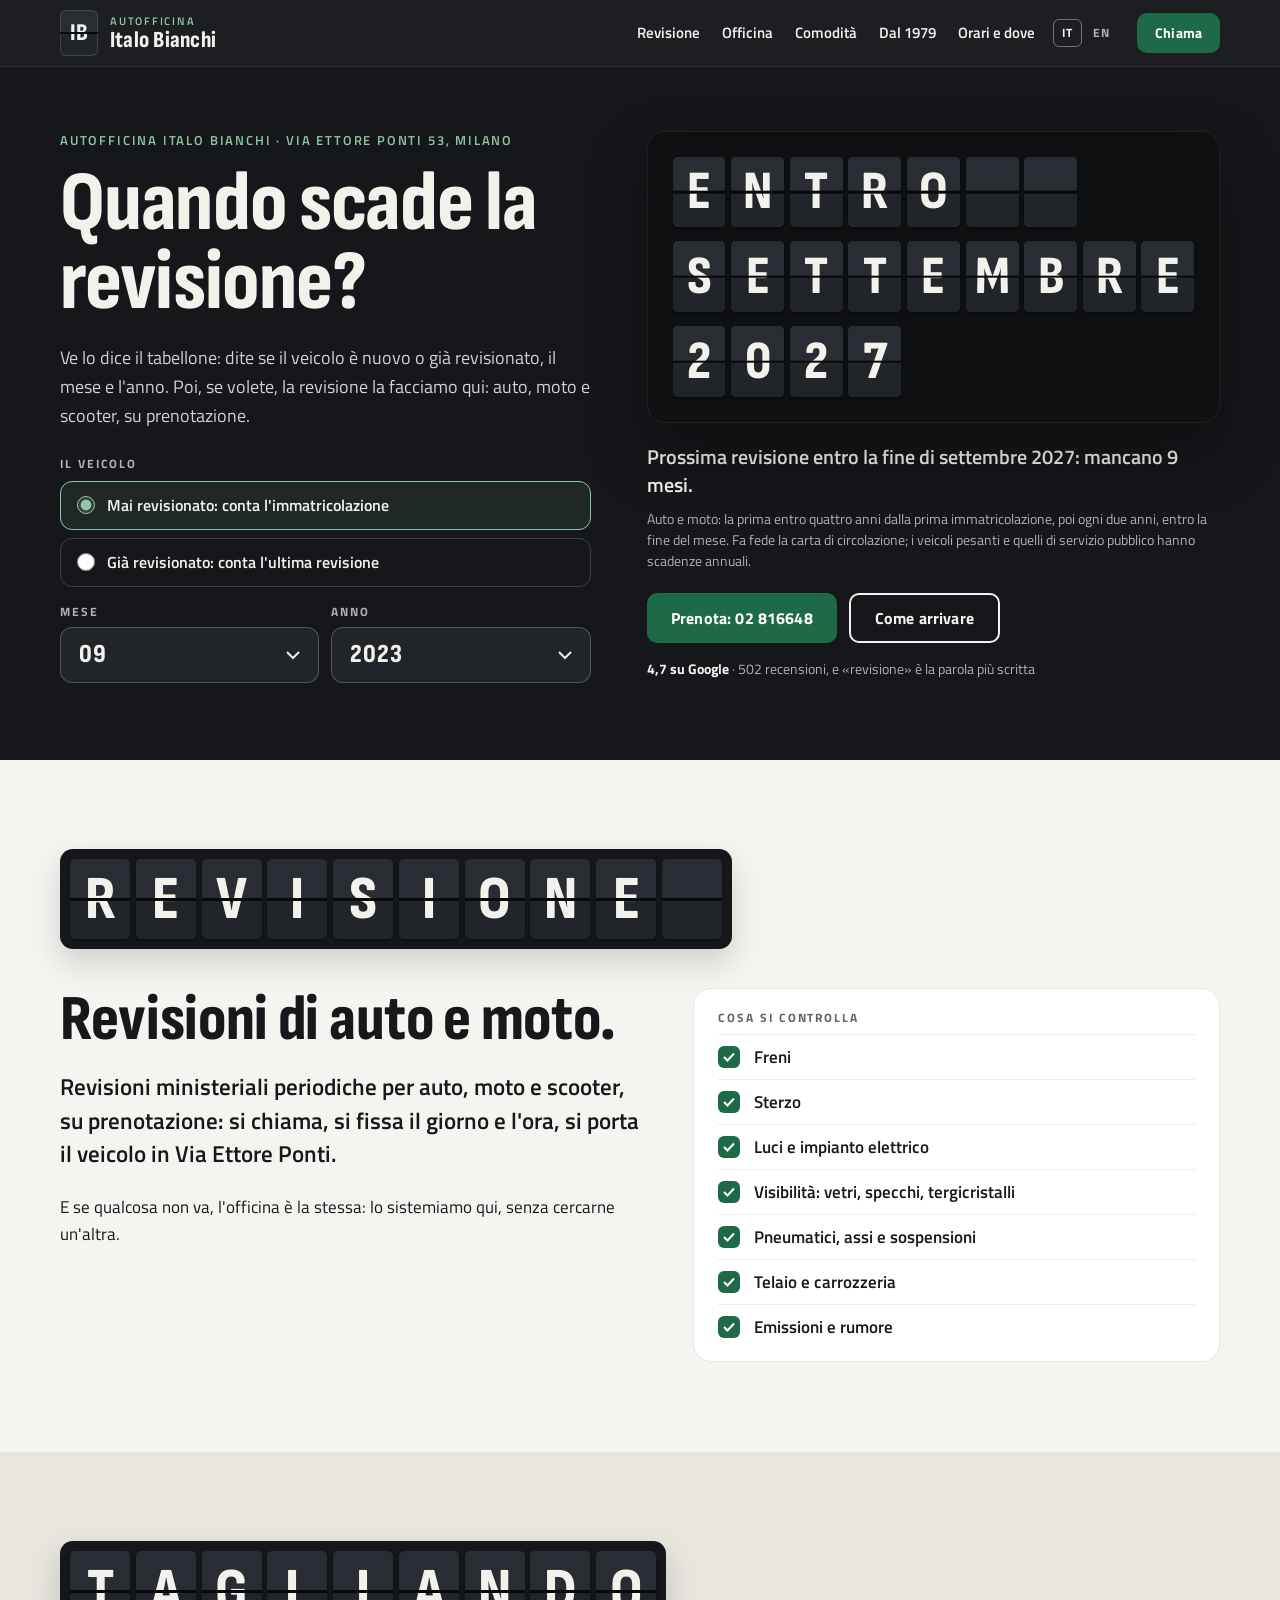
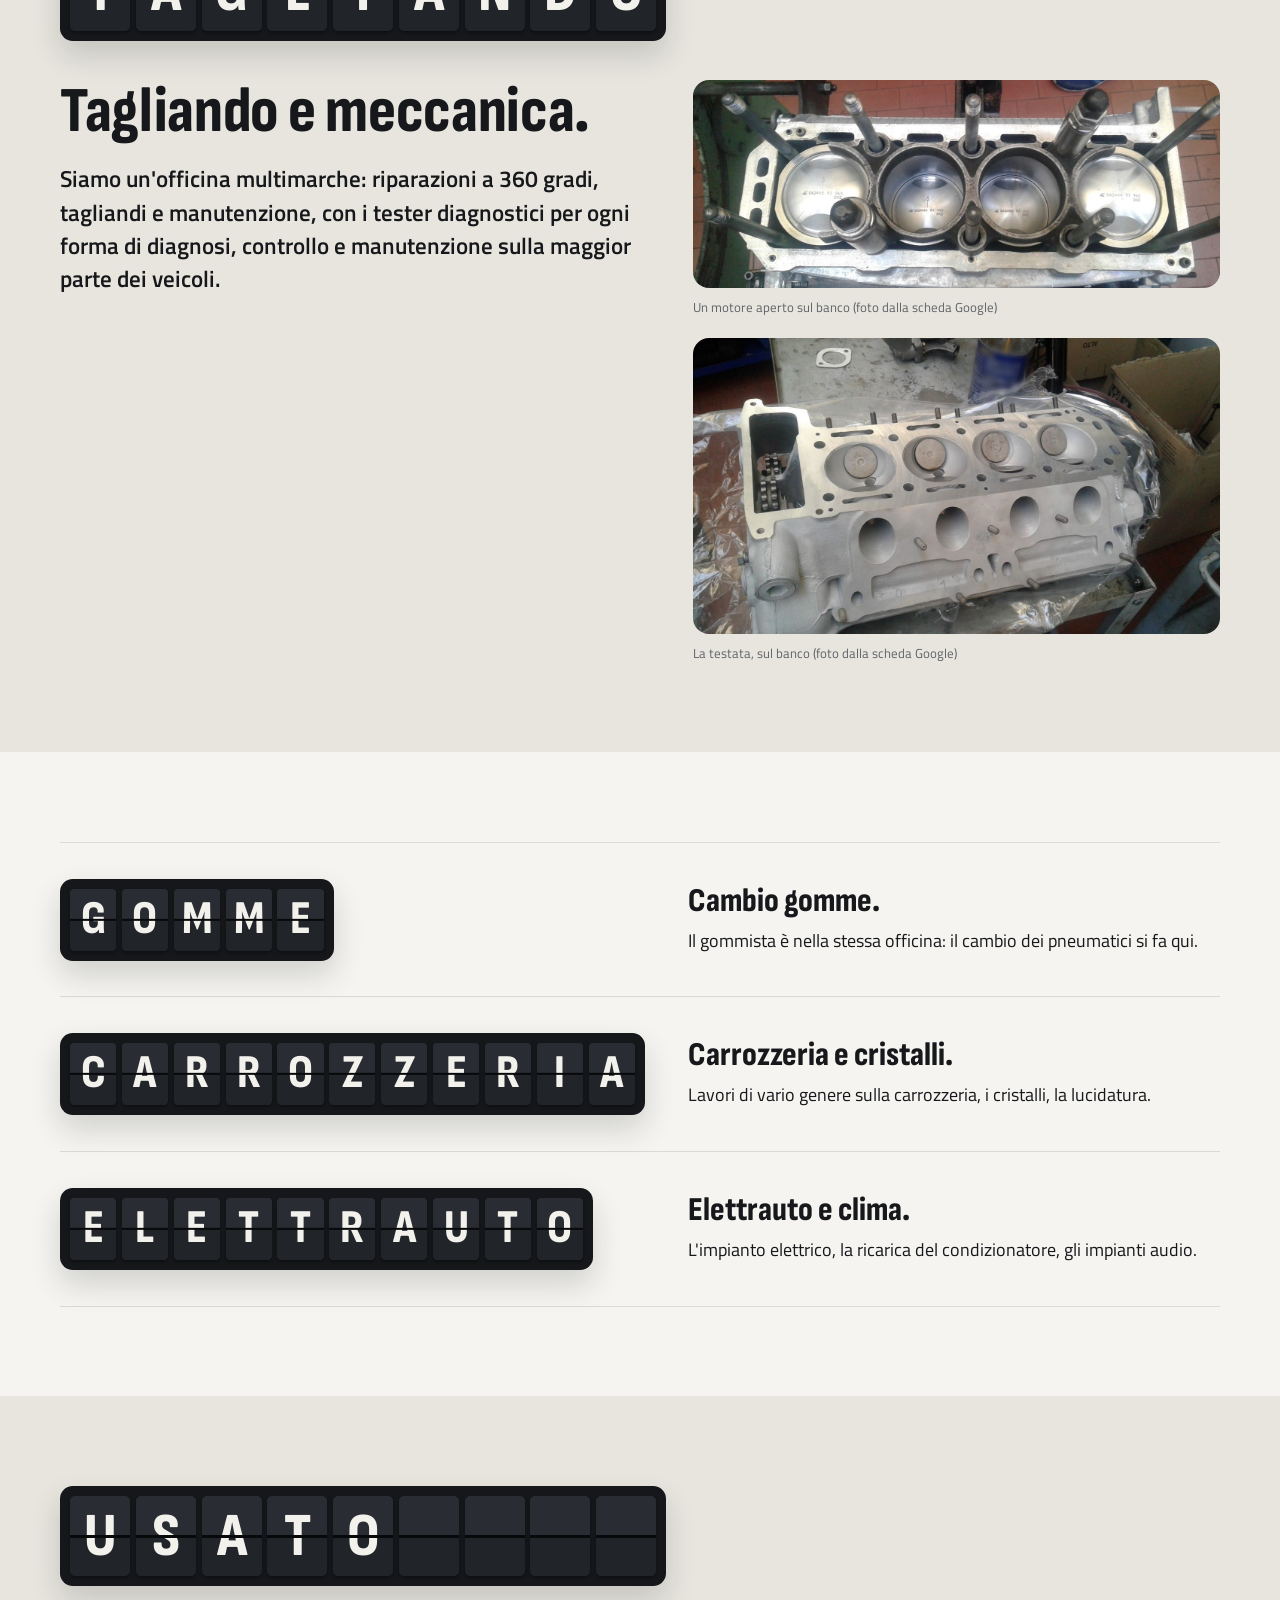
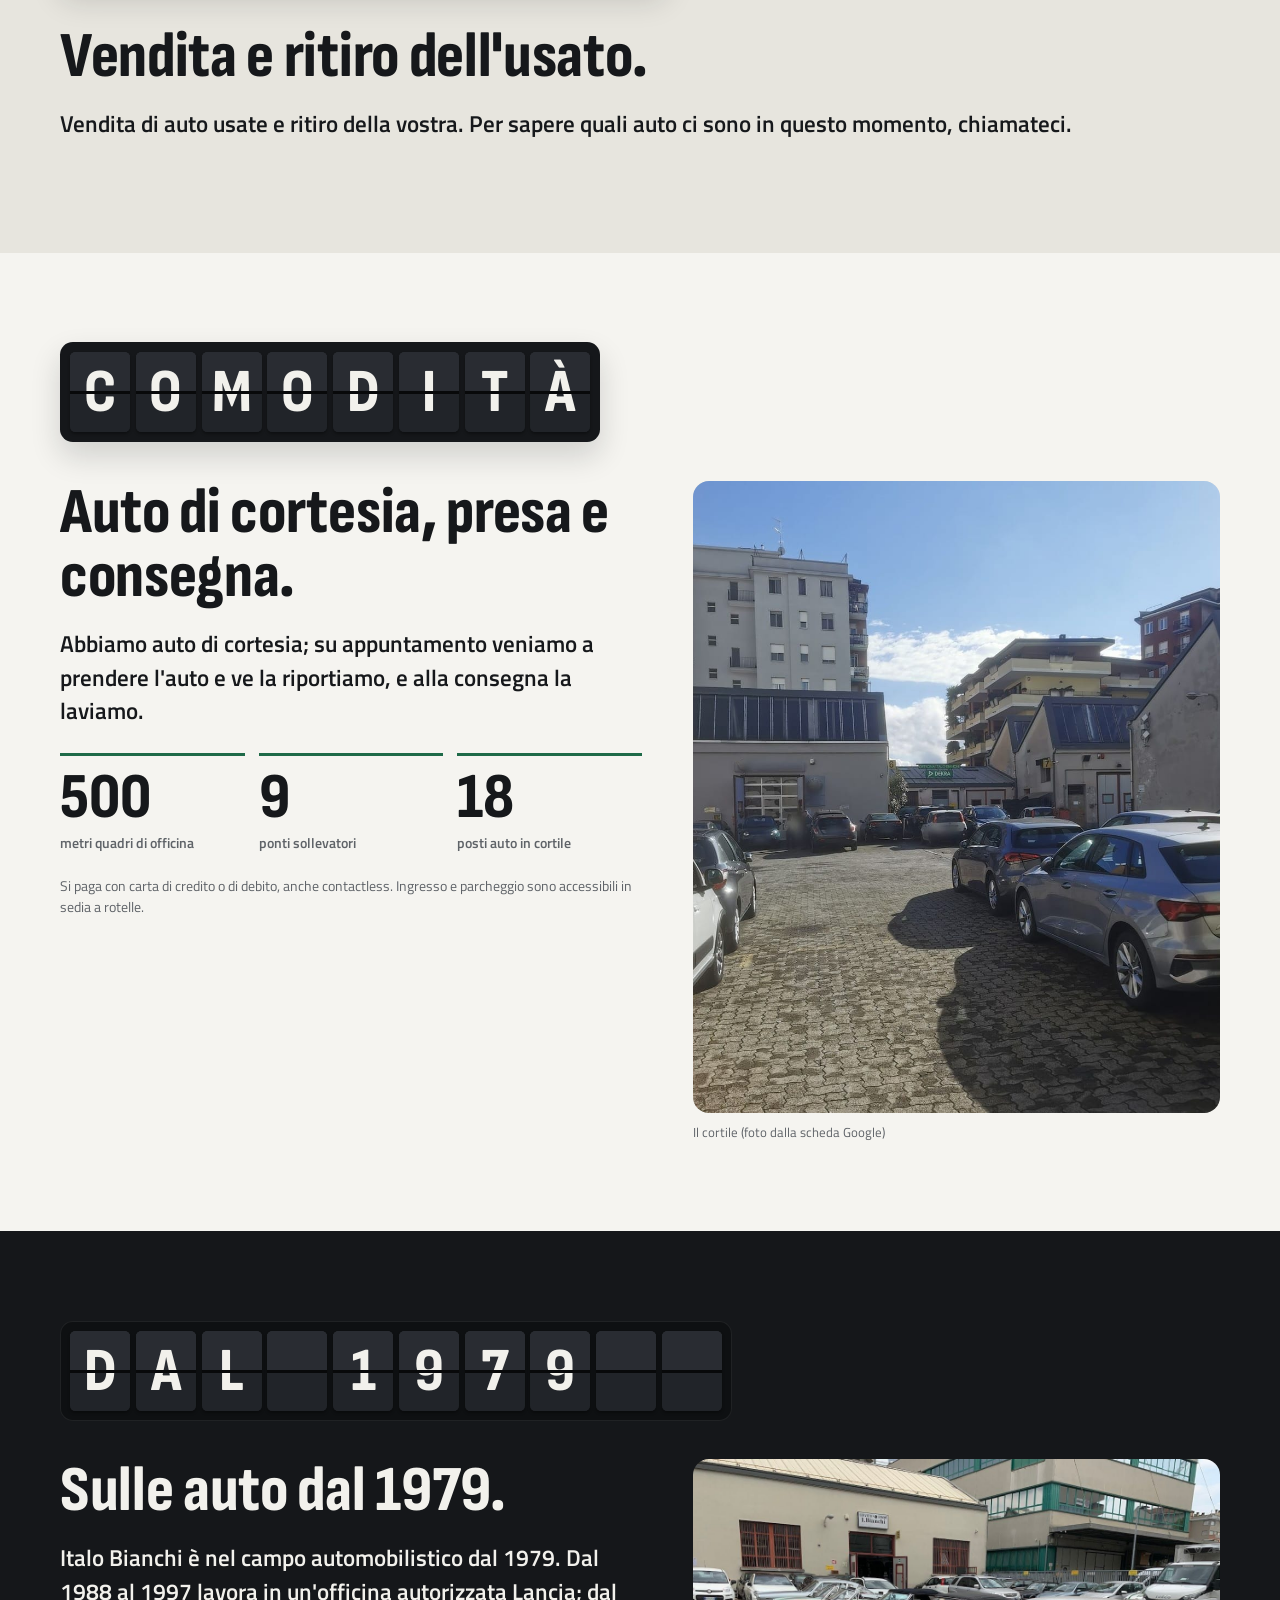
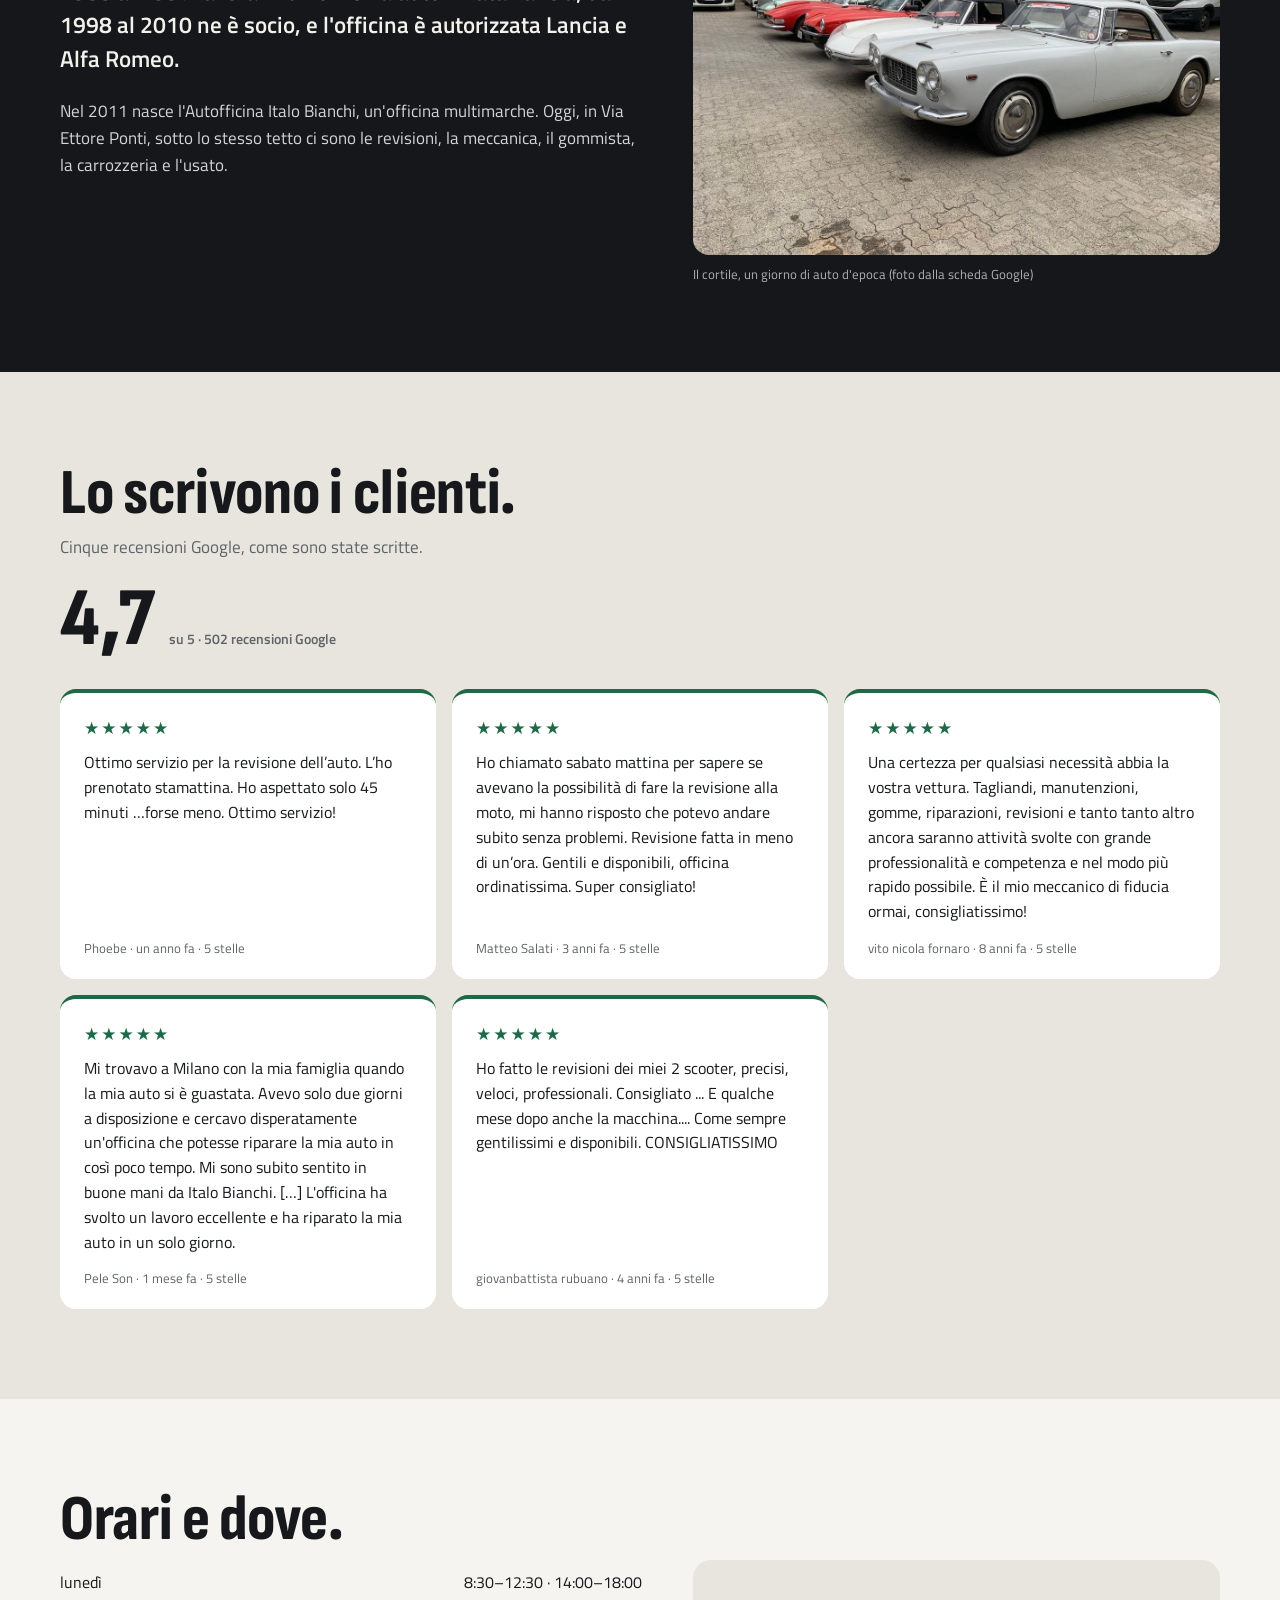
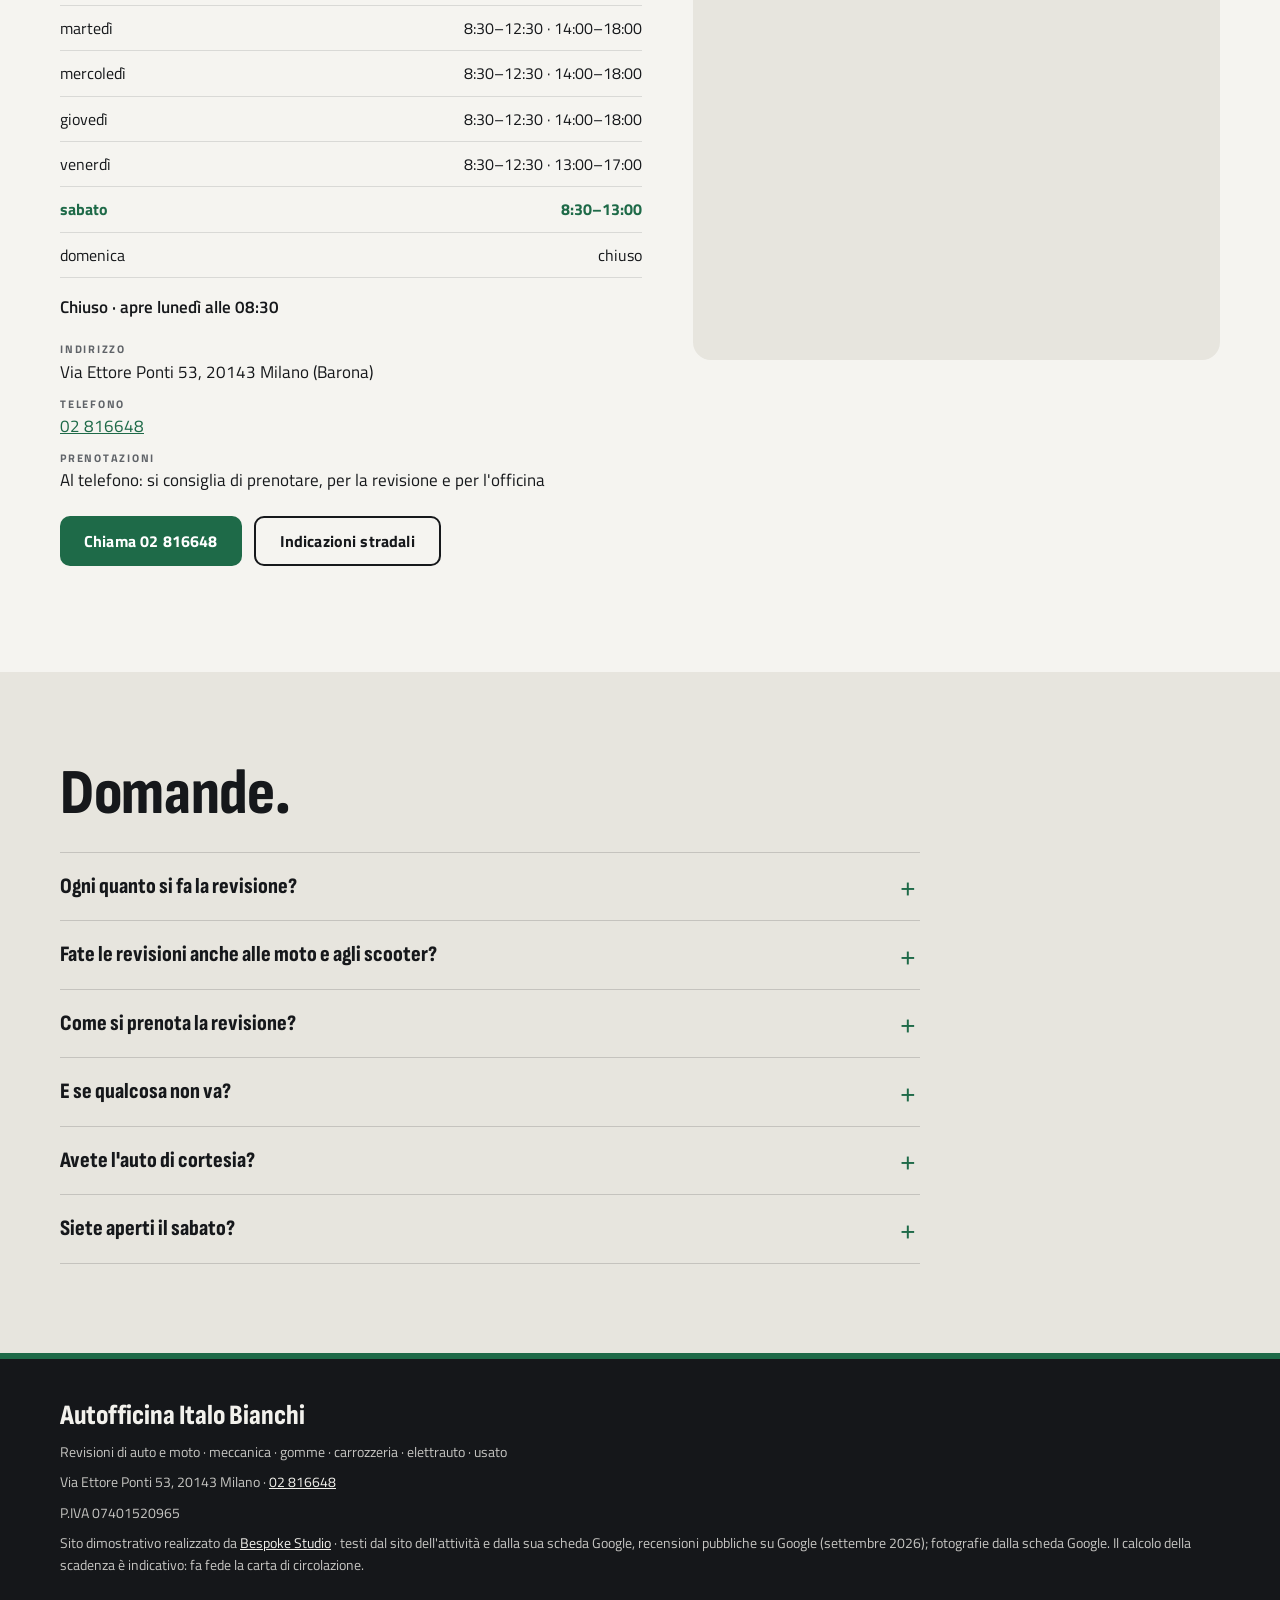
==== index.html @ 37c546d2 "Autofficina Italo Bianchi — «Quando scade la revisione?»: il calcolatore della scadenza e il tabello" ====
<!DOCTYPE html>
<html lang="it" class="no-js">
<head>
<meta charset="utf-8">
<meta name="viewport" content="width=device-width, initial-scale=1">
<title>Autofficina Italo Bianchi — Quando scade la revisione? · Via Ettore Ponti 53, Milano</title>
<meta name="description" content="Autofficina Italo Bianchi, Via Ettore Ponti 53, Milano (Barona): revisioni di auto e moto su prenotazione, tagliandi e meccanica, gomme, carrozzeria, elettrauto, usato. Calcolate qui quando scade la vostra revisione.">
<link rel="canonical" href="https://rotenzark.github.io/autofficina-italo-bianchi/">
<meta property="og:type" content="website">
<meta property="og:title" content="Autofficina Italo Bianchi — Quando scade la revisione?">
<meta property="og:description" content="Revisioni di auto e moto, meccanica, gomme e carrozzeria in Via Ettore Ponti 53, Milano. Calcolate la scadenza della vostra revisione.">
<meta property="og:image" content="https://rotenzark.github.io/autofficina-italo-bianchi/img/og.jpg">
<meta property="og:url" content="https://rotenzark.github.io/autofficina-italo-bianchi/">
<meta property="og:locale" content="it_IT">
<meta name="twitter:card" content="summary_large_image">
<meta name="theme-color" content="#15171A">
<link rel="icon" href="img/favicon.svg" type="image/svg+xml">
<link rel="icon" href="img/favicon-32.png" sizes="32x32" type="image/png">
<link rel="apple-touch-icon" href="img/apple-touch-icon.png">
<link rel="preconnect" href="https://fonts.googleapis.com">
<link rel="preconnect" href="https://fonts.gstatic.com" crossorigin>
<link href="https://fonts.googleapis.com/css2?family=Sofia+Sans+Condensed:wght@600;700;800&family=Titillium+Web:wght@400;600;700&display=swap" rel="stylesheet">
<link rel="stylesheet" href="css/styles.css?v=1">
<script src="https://cdn.jsdelivr.net/npm/gsap@3.12.5/dist/gsap.min.js" defer></script>
<script src="https://cdn.jsdelivr.net/npm/gsap@3.12.5/dist/ScrollTrigger.min.js" defer></script>
<script src="js/main.js?v=1" defer></script>
<script type="application/ld+json">
{"@context":"https://schema.org","@type":"AutoRepair","name":"Autofficina Italo Bianchi","image":"https://rotenzark.github.io/autofficina-italo-bianchi/img/og.jpg","url":"https://rotenzark.github.io/autofficina-italo-bianchi/","telephone":"+3902816648","foundingDate":"2011","address":{"@type":"PostalAddress","streetAddress":"Via Ettore Ponti 53","addressLocality":"Milano","postalCode":"20143","addressRegion":"MI","addressCountry":"IT"},"geo":{"@type":"GeoCoordinates","latitude":45.4412,"longitude":9.1521},"openingHoursSpecification":[{"@type":"OpeningHoursSpecification","dayOfWeek":["Monday","Tuesday","Wednesday","Thursday"],"opens":"08:30","closes":"12:30"},{"@type":"OpeningHoursSpecification","dayOfWeek":["Monday","Tuesday","Wednesday","Thursday"],"opens":"14:00","closes":"18:00"},{"@type":"OpeningHoursSpecification","dayOfWeek":"Friday","opens":"08:30","closes":"12:30"},{"@type":"OpeningHoursSpecification","dayOfWeek":"Friday","opens":"13:00","closes":"17:00"},{"@type":"OpeningHoursSpecification","dayOfWeek":"Saturday","opens":"08:30","closes":"13:00"}]}
</script>
<script type="application/ld+json">
{"@context":"https://schema.org","@type":"FAQPage","mainEntity":[{"@type":"Question","name":"Ogni quanto si fa la revisione?","acceptedAnswer":{"@type":"Answer","text":"Per auto e moto la prima entro quattro anni dalla prima immatricolazione, poi ogni due anni, entro la fine del mese di scadenza. Fa fede la carta di circolazione."}},{"@type":"Question","name":"Fate le revisioni anche alle moto e agli scooter?","acceptedAnswer":{"@type":"Answer","text":"Sì: auto, moto e scooter."}},{"@type":"Question","name":"Come si prenota la revisione?","acceptedAnswer":{"@type":"Answer","text":"Chiamateci allo 02 816648 e fissiamo insieme il giorno e l'ora."}},{"@type":"Question","name":"E se qualcosa non va?","acceptedAnswer":{"@type":"Answer","text":"Siamo anche un'officina: meccanica, gomme, luci, carrozzeria. Quello che serve lo sistemiamo qui."}},{"@type":"Question","name":"Avete l'auto di cortesia?","acceptedAnswer":{"@type":"Answer","text":"Sì, e su appuntamento facciamo anche la presa e la consegna dell'auto. Chiedetelo quando prenotate."}},{"@type":"Question","name":"Siete aperti il sabato?","acceptedAnswer":{"@type":"Answer","text":"Sì, il sabato dalle 8:30 alle 13. La domenica siamo chiusi."}}]}
</script>
</head>
<body>

<div id="intro" class="intro" aria-hidden="true">
  <div class="intro__in">
    <p class="intro__eti" data-i18n="i.eti">Autofficina Italo Bianchi · Via Ettore Ponti 53</p>
    <div class="tabellone tabellone--intro" id="introRiga" data-palette="REVISIONE" data-palette-en="INSPECTION"><span class="cella">R</span><span class="cella">E</span><span class="cella">V</span><span class="cella">I</span><span class="cella">S</span><span class="cella">I</span><span class="cella">O</span><span class="cella">N</span><span class="cella">E</span><span class="cella"></span></div>
  </div>
  <button id="introSkip" class="intro__skip" type="button" data-i18n="i.skip">Salta</button>
</div>

<header class="testata">
  <div class="testata__in">
    <a class="marchio" href="#scadenza" aria-label="Autofficina Italo Bianchi, torna all'inizio" data-i18n-aria="m.top">
      <span class="marchio__cella" aria-hidden="true">IB</span>
      <span class="marchio__n"><small data-i18n="m.sub">Autofficina</small><b>Italo Bianchi</b></span>
    </a>
    <nav id="mainNav" aria-label="Sezioni" data-i18n-aria="m.nav">
      <a href="#revisione" data-i18n="n.revisione">Revisione</a>
      <a href="#tagliando" data-i18n="n.officina">Officina</a>
      <a href="#comodita" data-i18n="n.comodita">Comodità</a>
      <a href="#storia" data-i18n="n.storia">Dal 1979</a>
      <a href="#orari" data-i18n="n.orari">Orari e dove</a>
    </nav>
    <div class="lingue" role="group" aria-label="Lingua" data-i18n-aria="m.lingua">
      <button type="button" data-lang="it" aria-pressed="true">IT</button>
      <button type="button" data-lang="en" aria-pressed="false">EN</button>
    </div>
    <a class="btn btn--verde testata__chiama" href="tel:+3902816648" data-i18n="n.chiama">Chiama</a>
    <button id="burger" type="button" aria-label="Apri il menu" aria-controls="drawer" aria-expanded="false" data-i18n-aria="n.menu"><span></span><span></span><span></span></button>
  </div>
  <div id="drawer" hidden>
    <a href="#revisione" data-i18n="n.revisione">Revisione</a>
    <a href="#tagliando" data-i18n="n.officina">Officina</a>
    <a href="#usato" data-i18n="n.usato">Usato</a>
    <a href="#comodita" data-i18n="n.comodita">Comodità</a>
    <a href="#storia" data-i18n="n.storia">Dal 1979</a>
    <a href="#recensioni" data-i18n="n.recensioni">Recensioni</a>
    <a href="#orari" data-i18n="n.orari">Orari e dove</a>
    <a href="#domande" data-i18n="n.domande">Domande</a>
  </div>
</header>

<main id="contenuto">

  <section id="scadenza" class="apertura">
    <div class="dentro apertura__in">
      <div class="apertura__testo">
        <p class="apertura__eti" data-i18n="h.eti">Autofficina Italo Bianchi · Via Ettore Ponti 53, Milano</p>
        <h1 class="apertura__t" data-i18n="h.t">Quando scade la revisione?</h1>
        <p class="apertura__p" data-i18n="h.p">Ve lo dice il tabellone: dite se il veicolo è nuovo o già revisionato, il mese e l'anno. Poi, se volete, la revisione la facciamo qui: auto, moto e scooter, su prenotazione.</p>
        <form class="calcolo" id="calcolo" autocomplete="off">
          <fieldset class="calcolo__gruppo">
            <legend data-i18n="h.leg1">Il veicolo</legend>
            <label class="scelta"><input type="radio" name="stato" value="nuovo" checked> <span data-i18n="h.nuovo">Mai revisionato: conta l'immatricolazione</span></label>
            <label class="scelta"><input type="radio" name="stato" value="revisionato"> <span data-i18n="h.revisionato">Già revisionato: conta l'ultima revisione</span></label>
          </fieldset>
          <div class="calcolo__data">
            <label class="campo"><span data-i18n="h.mese">Mese</span>
              <select id="calMese">
                <option value="1">01</option><option value="2">02</option><option value="3">03</option><option value="4">04</option><option value="5">05</option><option value="6">06</option><option value="7">07</option><option value="8">08</option><option value="9" selected>09</option><option value="10">10</option><option value="11">11</option><option value="12">12</option>
              </select>
            </label>
            <label class="campo"><span data-i18n="h.anno">Anno</span>
              <select id="calAnno">
                <option value="2026">2026</option><option value="2025">2025</option><option value="2024">2024</option><option value="2023" selected>2023</option><option value="2022">2022</option><option value="2021">2021</option><option value="2020">2020</option><option value="2019">2019</option><option value="2018">2018</option><option value="2017">2017</option><option value="2016">2016</option><option value="2015">2015</option><option value="2014">2014</option><option value="2013">2013</option><option value="2012">2012</option>
              </select>
            </label>
          </div>
        </form>
      </div>
      <div class="apertura__tabellone">
        <div class="pannello" id="calEsito" aria-hidden="true">
          <div class="tabellone tabellone--etichetta" id="calTesta"><span class="cella">E</span><span class="cella">N</span><span class="cella">T</span><span class="cella">R</span><span class="cella">O</span><span class="cella"></span><span class="cella"></span></div>
          <div class="tabellone tabellone--mese" id="calMeseOut"><span class="cella">S</span><span class="cella">E</span><span class="cella">T</span><span class="cella">T</span><span class="cella">E</span><span class="cella">M</span><span class="cella">B</span><span class="cella">R</span><span class="cella">E</span></div>
          <div class="tabellone tabellone--anno" id="calAnnoOut"><span class="cella">2</span><span class="cella">0</span><span class="cella">2</span><span class="cella">7</span></div>
        </div>
        <p class="calcolo__esito" id="calNota" aria-live="polite">Prossima revisione entro la fine di settembre 2027.</p>
        <p class="calcolo__regola" data-i18n="h.regola">Auto e moto: la prima entro quattro anni dalla prima immatricolazione, poi ogni due anni, entro la fine del mese. Fa fede la carta di circolazione; i veicoli pesanti e quelli di servizio pubblico hanno scadenze annuali.</p>
        <div class="azioni">
          <a class="btn btn--verde" href="tel:+3902816648" data-i18n="h.chiama">Prenota: 02&nbsp;816648</a>
          <a class="btn btn--linea" href="https://www.google.com/maps/search/?api=1&amp;query=Autofficina+Italo+Bianchi+Via+Ettore+Ponti+53+Milano" target="_blank" rel="noopener" data-i18n="h.dove">Come arrivare</a>
        </div>
        <p class="apertura__voto" data-i18n="h.voto"><b>4,7 su Google</b> · 502 recensioni, e «revisione» è la parola più scritta</p>
      </div>
    </div>
  </section>

  <section id="revisione" class="sezione">
    <div class="dentro">
      <div class="riga" data-palette="REVISIONE" data-palette-en="INSPECTION" aria-hidden="true"><div class="tabellone"><span class="cella">R</span><span class="cella">E</span><span class="cella">V</span><span class="cella">I</span><span class="cella">S</span><span class="cella">I</span><span class="cella">O</span><span class="cella">N</span><span class="cella">E</span><span class="cella"></span></div></div>
      <div class="due">
        <div>
          <h2 class="titolo reveal" data-i18n="rv.t">Revisioni di auto e moto.</h2>
          <p class="grande reveal" data-i18n="rv.p1">Revisioni ministeriali periodiche per auto, moto e scooter, su prenotazione: si chiama, si fissa il giorno e l'ora, si porta il veicolo in Via Ettore Ponti.</p>
          <p class="reveal" data-i18n="rv.p2">E se qualcosa non va, l'officina è la stessa: lo sistemiamo qui, senza cercarne un'altra.</p>
        </div>
        <div class="controlli reveal">
          <p class="controlli__t" data-i18n="rv.ct">Cosa si controlla</p>
          <ul>
            <li data-i18n="rv.c1">Freni</li>
            <li data-i18n="rv.c2">Sterzo</li>
            <li data-i18n="rv.c3">Luci e impianto elettrico</li>
            <li data-i18n="rv.c4">Visibilità: vetri, specchi, tergicristalli</li>
            <li data-i18n="rv.c5">Pneumatici, assi e sospensioni</li>
            <li data-i18n="rv.c6">Telaio e carrozzeria</li>
            <li data-i18n="rv.c7">Emissioni e rumore</li>
          </ul>
        </div>
      </div>
    </div>
  </section>

  <section id="tagliando" class="sezione sezione--carta">
    <div class="dentro">
      <div class="riga" data-palette="TAGLIANDO" data-palette-en="SERVICING" aria-hidden="true"><div class="tabellone"><span class="cella">T</span><span class="cella">A</span><span class="cella">G</span><span class="cella">L</span><span class="cella">I</span><span class="cella">A</span><span class="cella">N</span><span class="cella">D</span><span class="cella">O</span></div></div>
      <div class="due">
        <div>
          <h2 class="titolo reveal" data-i18n="tg.t">Tagliando e meccanica.</h2>
          <p class="grande reveal" data-i18n="tg.p1">Siamo un'officina multimarche: riparazioni a 360 gradi, tagliandi e manutenzione, con i tester diagnostici per ogni forma di diagnosi, controllo e manutenzione sulla maggior parte dei veicoli.</p>
        </div>
        <div class="foto-pila">
          <figure class="foto reveal">
            <button class="shot" type="button" data-full="img/pistoni.jpg" aria-label="Ingrandisci la foto dei pistoni" data-i18n-aria="tg.zoom"><img src="img/pistoni.jpg" alt="I quattro pistoni di un blocco motore aperto sul banco di lavoro" data-i18n-alt="tg.alt" width="1400" height="551"></button>
            <figcaption data-i18n="tg.fig">Un motore aperto sul banco (foto dalla scheda Google)</figcaption>
          </figure>
          <figure class="foto reveal">
            <button class="shot" type="button" data-full="img/testata.jpg" aria-label="Ingrandisci la foto della testata" data-i18n-aria="tg.zoom2"><img src="img/testata.jpg" alt="Una testata aperta sul banco, con le sedi delle valvole, avvolta nella plastica" data-i18n-alt="tg.alt2" width="1400" height="788"></button>
            <figcaption data-i18n="tg.fig2">La testata, sul banco (foto dalla scheda Google)</figcaption>
          </figure>
        </div>
      </div>
    </div>
  </section>

  <section id="servizi" class="sezione">
    <div class="dentro">
      <ul class="partenze">
        <li class="partenza">
          <div class="riga" data-palette="GOMME" data-palette-en="TYRES" aria-hidden="true"><div class="tabellone"><span class="cella">G</span><span class="cella">O</span><span class="cella">M</span><span class="cella">M</span><span class="cella">E</span></div></div>
          <div class="partenza__testo">
            <h2 class="titolo-piccolo reveal" data-i18n="gm.t">Cambio gomme.</h2>
            <p class="reveal" data-i18n="gm.p">Il gommista è nella stessa officina: il cambio dei pneumatici si fa qui.</p>
          </div>
        </li>
        <li class="partenza">
          <div class="riga" data-palette="CARROZZERIA" data-palette-en="BODYWORK" aria-hidden="true"><div class="tabellone"><span class="cella">C</span><span class="cella">A</span><span class="cella">R</span><span class="cella">R</span><span class="cella">O</span><span class="cella">Z</span><span class="cella">Z</span><span class="cella">E</span><span class="cella">R</span><span class="cella">I</span><span class="cella">A</span></div></div>
          <div class="partenza__testo">
            <h2 class="titolo-piccolo reveal" data-i18n="cr.t">Carrozzeria e cristalli.</h2>
            <p class="reveal" data-i18n="cr.p">Lavori di vario genere sulla carrozzeria, i cristalli, la lucidatura.</p>
          </div>
        </li>
        <li class="partenza">
          <div class="riga" data-palette="ELETTRAUTO" data-palette-en="ELECTRICS" aria-hidden="true"><div class="tabellone"><span class="cella">E</span><span class="cella">L</span><span class="cella">E</span><span class="cella">T</span><span class="cella">T</span><span class="cella">R</span><span class="cella">A</span><span class="cella">U</span><span class="cella">T</span><span class="cella">O</span></div></div>
          <div class="partenza__testo">
            <h2 class="titolo-piccolo reveal" data-i18n="el.t">Elettrauto e clima.</h2>
            <p class="reveal" data-i18n="el.p">L'impianto elettrico, la ricarica del condizionatore, gli impianti audio.</p>
          </div>
        </li>
      </ul>
    </div>
  </section>

  <section id="usato" class="sezione sezione--carta">
    <div class="dentro">
      <div class="riga" data-palette="USATO" data-palette-en="USED CARS" aria-hidden="true"><div class="tabellone"><span class="cella">U</span><span class="cella">S</span><span class="cella">A</span><span class="cella">T</span><span class="cella">O</span><span class="cella"></span><span class="cella"></span><span class="cella"></span><span class="cella"></span></div></div>
      <h2 class="titolo reveal" data-i18n="us.t">Vendita e ritiro dell'usato.</h2>
      <p class="grande reveal" data-i18n="us.p">Vendita di auto usate e ritiro della vostra. Per sapere quali auto ci sono in questo momento, chiamateci.</p>
    </div>
  </section>

  <section id="comodita" class="sezione">
    <div class="dentro">
      <div class="riga" data-palette="COMODITÀ" data-palette-en="COMFORT" aria-hidden="true"><div class="tabellone"><span class="cella">C</span><span class="cella">O</span><span class="cella">M</span><span class="cella">O</span><span class="cella">D</span><span class="cella">I</span><span class="cella">T</span><span class="cella">À</span></div></div>
      <div class="due">
        <div>
          <h2 class="titolo reveal" data-i18n="cm.t">Auto di cortesia, presa e consegna.</h2>
          <p class="grande reveal" data-i18n="cm.p1">Abbiamo auto di cortesia; su appuntamento veniamo a prendere l'auto e ve la riportiamo, e alla consegna la laviamo.</p>
          <ul class="numeri reveal">
            <li><b>500</b><span data-i18n="cm.n1">metri quadri di officina</span></li>
            <li><b>9</b><span data-i18n="cm.n2">ponti sollevatori</span></li>
            <li><b>18</b><span data-i18n="cm.n3">posti auto in cortile</span></li>
          </ul>
          <p class="nota reveal" data-i18n="cm.p2">Si paga con carta di credito o di debito, anche contactless. Ingresso e parcheggio sono accessibili in sedia a rotelle.</p>
        </div>
        <figure class="foto foto--alta reveal">
          <button class="shot" type="button" data-full="img/cortile.jpg" aria-label="Ingrandisci la foto del cortile" data-i18n-aria="cm.zoom"><img src="img/cortile.jpg" alt="Il cortile dell'officina con le auto in fila e l'insegna verde DEKRA in fondo" data-i18n-alt="cm.alt" width="1000" height="1156"></button>
          <figcaption data-i18n="cm.fig">Il cortile (foto dalla scheda Google)</figcaption>
        </figure>
      </div>
    </div>
  </section>

  <section id="storia" class="sezione sezione--nera">
    <div class="dentro">
      <div class="riga" data-palette="DAL 1979" data-palette-en="SINCE 1979" aria-hidden="true"><div class="tabellone"><span class="cella">D</span><span class="cella">A</span><span class="cella">L</span><span class="cella"></span><span class="cella">1</span><span class="cella">9</span><span class="cella">7</span><span class="cella">9</span><span class="cella"></span><span class="cella"></span></div></div>
      <div class="due">
        <div>
          <h2 class="titolo reveal" data-i18n="st.t">Sulle auto dal 1979.</h2>
          <p class="grande reveal" data-i18n="st.p1">Italo Bianchi è nel campo automobilistico dal 1979. Dal 1988 al 1997 lavora in un'officina autorizzata Lancia; dal 1998 al 2010 ne è socio, e l'officina è autorizzata Lancia e Alfa Romeo.</p>
          <p class="reveal" data-i18n="st.p2">Nel 2011 nasce l'Autofficina Italo Bianchi, un'officina multimarche. Oggi, in Via Ettore Ponti, sotto lo stesso tetto ci sono le revisioni, la meccanica, il gommista, la carrozzeria e l'usato.</p>
        </div>
        <figure class="foto reveal">
          <button class="shot" type="button" data-full="img/epoca.jpg" aria-label="Ingrandisci la foto delle auto d'epoca" data-i18n-aria="st.zoom"><img src="img/epoca.jpg" alt="Una fila di auto d'epoca nel cortile: una coupé bianca e due spider rosse davanti all'officina" data-i18n-alt="st.alt" width="1170" height="878"></button>
          <figcaption data-i18n="st.fig">Il cortile, un giorno di auto d'epoca (foto dalla scheda Google)</figcaption>
        </figure>
      </div>
    </div>
  </section>

  <section id="recensioni" class="sezione sezione--carta sezione--semplice">
    <div class="dentro">
      <h2 class="titolo" data-i18n="rc.t">Lo scrivono i clienti.</h2>
      <p class="sotto" data-i18n="rc.p">Cinque recensioni Google, come sono state scritte.</p>
      <div class="voto"><strong>4,7</strong><span data-i18n="rc.voto">su 5 · 502 recensioni Google</span></div>
      <ul class="recensioni">
        <li class="rec reveal reveal-d1"><div class="rec__stelle" aria-label="5 stelle" data-i18n-aria="rc.s5">★★★★★</div><p data-i18n="rc.1">Ottimo servizio per la revisione dell’auto. L’ho prenotato stamattina. Ho aspettato solo 45 minuti …forse meno. Ottimo servizio!</p><footer data-i18n="rc.f1">Phoebe · un anno fa · 5 stelle</footer></li>
        <li class="rec reveal reveal-d2"><div class="rec__stelle" aria-label="5 stelle" data-i18n-aria="rc.s5">★★★★★</div><p data-i18n="rc.2">Ho chiamato sabato mattina per sapere se avevano la possibilità di fare la revisione alla moto, mi hanno risposto che potevo andare subito senza problemi. Revisione fatta in meno di un’ora. Gentili e disponibili, officina ordinatissima. Super consigliato!</p><footer data-i18n="rc.f2">Matteo Salati · 3 anni fa · 5 stelle</footer></li>
        <li class="rec reveal reveal-d3"><div class="rec__stelle" aria-label="5 stelle" data-i18n-aria="rc.s5">★★★★★</div><p data-i18n="rc.3">Una certezza per qualsiasi necessità abbia la vostra vettura. Tagliandi, manutenzioni, gomme, riparazioni, revisioni e tanto tanto altro ancora saranno attività svolte con grande professionalità e competenza e nel modo più rapido possibile. È il mio meccanico di fiducia ormai, consigliatissimo!</p><footer data-i18n="rc.f3">vito nicola fornaro · 8 anni fa · 5 stelle</footer></li>
        <li class="rec reveal reveal-d1"><div class="rec__stelle" aria-label="5 stelle" data-i18n-aria="rc.s5">★★★★★</div><p data-i18n="rc.4">Mi trovavo a Milano con la mia famiglia quando la mia auto si è guastata. Avevo solo due giorni a disposizione e cercavo disperatamente un'officina che potesse riparare la mia auto in così poco tempo. Mi sono subito sentito in buone mani da Italo Bianchi. […] L'officina ha svolto un lavoro eccellente e ha riparato la mia auto in un solo giorno.</p><footer data-i18n="rc.f4">Pele Son · 1 mese fa · 5 stelle</footer></li>
        <li class="rec reveal reveal-d2"><div class="rec__stelle" aria-label="5 stelle" data-i18n-aria="rc.s5">★★★★★</div><p data-i18n="rc.5">Ho fatto le revisioni dei miei 2 scooter, precisi, veloci, professionali. Consigliato ... E qualche mese dopo anche la macchina.... Come sempre gentilissimi e disponibili. CONSIGLIATISSIMO</p><footer data-i18n="rc.f5">giovanbattista rubuano · 4 anni fa · 5 stelle</footer></li>
      </ul>
    </div>
  </section>

  <section id="orari" class="sezione sezione--semplice orari">
    <div class="dentro">
      <h2 class="titolo" data-i18n="or.t">Orari e dove.</h2>
      <div class="due">
        <div>
          <table>
            <tbody>
              <tr data-day="1"><td data-i18n="or.lun">lunedì</td><td>8:30–12:30 · 14:00–18:00</td></tr>
              <tr data-day="2"><td data-i18n="or.mar">martedì</td><td>8:30–12:30 · 14:00–18:00</td></tr>
              <tr data-day="3"><td data-i18n="or.mer">mercoledì</td><td>8:30–12:30 · 14:00–18:00</td></tr>
              <tr data-day="4"><td data-i18n="or.gio">giovedì</td><td>8:30–12:30 · 14:00–18:00</td></tr>
              <tr data-day="5"><td data-i18n="or.ven">venerdì</td><td>8:30–12:30 · 13:00–17:00</td></tr>
              <tr data-day="6"><td data-i18n="or.sab">sabato</td><td>8:30–13:00</td></tr>
              <tr data-day="0"><td data-i18n="or.dom">domenica</td><td data-i18n="or.chiuso">chiuso</td></tr>
            </tbody>
          </table>
          <p class="avviso"><span id="orarioStato">Lunedì–sabato, su prenotazione</span></p>
          <dl class="contatti">
            <div><dt data-i18n="or.ind">Indirizzo</dt><dd data-i18n="or.indv">Via Ettore Ponti 53, 20143 Milano (Barona)</dd></div>
            <div><dt data-i18n="or.tel">Telefono</dt><dd><a href="tel:+3902816648">02&nbsp;816648</a></dd></div>
            <div><dt data-i18n="or.pren">Prenotazioni</dt><dd data-i18n="or.prenv">Al telefono: si consiglia di prenotare, per la revisione e per l'officina</dd></div>
          </dl>
          <div class="azioni">
            <a class="btn btn--verde" href="tel:+3902816648" data-i18n="or.chiama">Chiama 02&nbsp;816648</a>
            <a class="btn btn--linea" href="https://www.google.com/maps/search/?api=1&amp;query=Autofficina+Italo+Bianchi+Via+Ettore+Ponti+53+Milano" target="_blank" rel="noopener" data-i18n="or.btn">Indicazioni stradali</a>
          </div>
        </div>
        <div class="mappa">
          <iframe src="https://www.google.com/maps?q=Autofficina+Italo+Bianchi,+Via+Ettore+Ponti+53,+20143+Milano&amp;z=16&amp;output=embed" title="Mappa: Autofficina Italo Bianchi, Via Ettore Ponti 53, Milano" loading="lazy" referrerpolicy="no-referrer-when-downgrade" allowfullscreen data-i18n-title="or.mappa"></iframe>
        </div>
      </div>
    </div>
  </section>

  <section id="domande" class="sezione sezione--carta sezione--semplice">
    <div class="dentro">
      <h2 class="titolo" data-i18n="q.t">Domande.</h2>
      <div class="faq">
        <details class="reveal reveal-d1"><summary data-i18n="q.1t">Ogni quanto si fa la revisione?</summary><p data-i18n="q.1p">Per auto e moto la prima entro quattro anni dalla prima immatricolazione, poi ogni due anni, entro la fine del mese di scadenza. Fa fede la carta di circolazione.</p></details>
        <details class="reveal reveal-d2"><summary data-i18n="q.2t">Fate le revisioni anche alle moto e agli scooter?</summary><p data-i18n="q.2p">Sì: auto, moto e scooter.</p></details>
        <details class="reveal reveal-d3"><summary data-i18n="q.3t">Come si prenota la revisione?</summary><p data-i18n="q.3p">Chiamateci allo 02&nbsp;816648 e fissiamo insieme il giorno e l'ora.</p></details>
        <details class="reveal reveal-d1"><summary data-i18n="q.4t">E se qualcosa non va?</summary><p data-i18n="q.4p">Siamo anche un'officina: meccanica, gomme, luci, carrozzeria. Quello che serve lo sistemiamo qui.</p></details>
        <details class="reveal reveal-d2"><summary data-i18n="q.5t">Avete l'auto di cortesia?</summary><p data-i18n="q.5p">Sì, e su appuntamento facciamo anche la presa e la consegna dell'auto. Chiedetelo quando prenotate.</p></details>
        <details class="reveal reveal-d3"><summary data-i18n="q.6t">Siete aperti il sabato?</summary><p data-i18n="q.6p">Sì, il sabato dalle 8:30 alle 13. La domenica siamo chiusi.</p></details>
      </div>
    </div>
  </section>

</main>

<footer class="piede">
  <div class="dentro piede__dentro">
    <p class="piede__n">Autofficina Italo Bianchi</p>
    <p data-i18n="p.1">Revisioni di auto e moto · meccanica · gomme · carrozzeria · elettrauto · usato</p>
    <p>Via Ettore Ponti 53, 20143 Milano · <a href="tel:+3902816648">02&nbsp;816648</a></p>
    <p>P.IVA 07401520965</p>
    <p data-i18n="p.3">Sito dimostrativo realizzato da <a href="https://bespokestud.io" rel="noopener">Bespoke Studio</a> · testi dal sito dell'attività e dalla sua scheda Google, recensioni pubbliche su Google (settembre 2026); fotografie dalla scheda Google. Il calcolo della scadenza è indicativo: fa fede la carta di circolazione.</p>
  </div>
</footer>

<nav id="actionBar" class="barra" aria-label="Azioni rapide" data-i18n-aria="a.nav">
  <a href="tel:+3902816648" data-i18n="a.chiama">Chiama</a>
  <a href="#scadenza" data-i18n="a.scadenza">Scadenza</a>
  <a href="#orari" data-i18n="a.orari">Orari</a>
  <a href="https://www.google.com/maps/search/?api=1&amp;query=Autofficina+Italo+Bianchi+Via+Ettore+Ponti+53+Milano" target="_blank" rel="noopener" data-i18n="a.mappa">Mappa</a>
</nav>

<div id="lightbox" hidden role="dialog" aria-modal="true" aria-label="Foto ingrandita" data-i18n-aria="m.lightbox">
  <button id="lightboxClose" type="button" aria-label="Chiudi" data-i18n-aria="m.chiudi">×</button>
  <img id="lightboxImg" src="" alt="">
</div>

</body>
</html>
---- css/styles.css ----
/* Autofficina Italo Bianchi (#201) — «Quando scade la revisione?»
   La revisione è la parola che ritorna di più nelle loro recensioni: il sito risponde alla domanda con un calcolatore,
   e la risposta compare su un tabellone a palette, come quello delle stazioni. Ogni sezione si apre con una riga del tabellone.
   Firma: le palette che girano in ordine d'alfabeto finché ogni cella si ferma sulla sua lettera.
   Font: Sofia Sans Condensed (tabellone e titoli) · Titillium Web (testo). Colori: il nero del tabellone, il verde del loro cancello. */

/* ── plumbing: reset tecnico canonico (PLUMBING_V 1) ── */
[hidden] { display: none !important; }
img { max-width: 100%; height: auto; }
@media (prefers-reduced-motion: reduce) {
  *, *::before, *::after { animation-duration: .01ms !important; animation-iteration-count: 1 !important; transition-duration: .01ms !important; scroll-behavior: auto !important; }
}

:root {
  --nero: #15171A;
  --nero-2: #0E1012;
  --cella-su: #292C32;
  --cella-giu: #212429;
  --lettera: #F2F1EC;
  --cerniera: #08090A;
  --verde: #1E6A48;
  --verde-2: #16543A;
  --verde-chiaro: #8FC7A6;
  --carta: #F5F4F0;
  --carta-2: #E7E5DE;
  --bianco: #FFFFFF;
  --inchiostro: #16181B;
  --grigio: #5F6368;
  --grigio-chiaro: #AEB1B5;
  --giallo: #F2C230;
  --gutter: clamp(16px, 4vw, 40px);
  --max: 1240px;
  --f-tab: 'Sofia Sans Condensed', 'Arial Narrow', 'Roboto Condensed', sans-serif;
  --f-testo: 'Titillium Web', 'Segoe UI', system-ui, sans-serif;
  --testata-h: 66px;
}

*, *::before, *::after { box-sizing: border-box; }
html { scroll-behavior: smooth; scroll-padding-top: calc(var(--testata-h) + 8px); }
body { margin: 0; background: var(--carta); color: var(--inchiostro); font: 400 17px/1.6 var(--f-testo); -webkit-font-smoothing: antialiased; overflow-x: hidden; }
a { color: var(--verde); }
p { margin: 0 0 1em; }
h1, h2, h3 { margin: 0; }
.dentro { max-width: var(--max); margin-inline: auto; padding-inline: var(--gutter); }

/* ── reveal: nascosti solo con JS ── */
.js .reveal { opacity: 0; }
.js .reveal.in-view { opacity: 1; transition: opacity .6s ease; }
.reduced-motion .reveal { opacity: 1 !important; }

/* ── bottoni ── */
.btn { display: inline-flex; align-items: center; justify-content: center; min-height: 50px; padding: 0 24px; border-radius: 10px; font: 700 16px/1 var(--f-testo); letter-spacing: .01em; text-decoration: none; transition: background-color .2s ease, color .2s ease, border-color .2s ease; }
.btn--verde { background: var(--verde); color: #fff; }
.btn--verde:hover, .btn--verde:focus-visible { background: var(--verde-2); }
.btn--linea { border: 2px solid currentColor; color: var(--inchiostro); background: transparent; }
.btn--linea:hover, .btn--linea:focus-visible { background: var(--inchiostro); color: var(--carta); border-color: var(--inchiostro); }
:focus-visible { outline: 3px solid var(--verde-chiaro); outline-offset: 3px; }
.azioni { display: flex; flex-wrap: wrap; gap: 12px; margin: 22px 0 16px; }

/* ── il tabellone: celle a palette ──
   La misura della cella viene dal contenitore (container query): --n celle per riga ci stanno sempre, fino a --cmax. */
.riga, .pannello, .intro__in { container-type: inline-size; }
.tabellone { --g: clamp(3px, .45vw, 6px); --pad: 0px; --cw: min(var(--cmax, 60px), calc((100cqw - var(--pad) * 2 - (var(--n, 10) - 1) * var(--g)) / var(--n, 10))); display: flex; gap: var(--g); }
.cella { position: relative; flex: none; display: inline-grid; place-items: center; width: var(--cw); height: calc(var(--cw) * 1.34); border-radius: calc(var(--cw) * .09); background: linear-gradient(var(--cella-su) 50%, var(--cella-giu) 50%); color: var(--lettera); font: 800 calc(var(--cw) * 1.02)/1 var(--f-tab); text-transform: uppercase; perspective: calc(var(--cw) * 5); overflow: hidden; box-shadow: inset 0 1px 0 rgba(255, 255, 255, .06), 0 2px 3px rgba(0, 0, 0, .35); }
.cella::after { content: ''; position: absolute; left: 0; right: 0; top: 50%; height: max(2px, calc(var(--cw) * .05)); transform: translateY(-50%); background: var(--cerniera); z-index: 5; pointer-events: none; }
.cella > i { position: absolute; inset: 0; display: grid; place-items: center; font-style: normal; border-radius: inherit; backface-visibility: hidden; }
.cella > .su, .cella > .fsu { background: var(--cella-su); clip-path: inset(0 0 50% 0); }
.cella > .giu, .cella > .fgiu { background: var(--cella-giu); clip-path: inset(50% 0 0 0); }
.cella > .fsu, .cella > .fgiu { z-index: 2; transform-origin: 50% 50%; }
.cella > .fgiu { transform: rotateX(90deg); }

/* le righe in testa alle sezioni: una striscia di tabellone appesa al muro */
.riga { margin-bottom: clamp(24px, 3vw, 40px); }
.riga .tabellone { --n: 11; --cmax: 60px; --pad: clamp(6px, .8vw, 10px); display: inline-flex; max-width: 100%; padding: var(--pad); background: var(--nero); border-radius: clamp(8px, 1vw, 14px); box-shadow: 0 14px 30px rgba(21, 23, 26, .16); }

/* ── testata ── */
.testata { position: sticky; top: 0; z-index: 50; background: rgba(21, 23, 26, .97); color: var(--lettera); border-bottom: 1px solid rgba(242, 241, 236, .08); }
.testata__in { max-width: var(--max); margin: 0 auto; padding: 0 var(--gutter); height: var(--testata-h); display: flex; align-items: center; gap: 18px; }
.marchio { display: flex; align-items: center; gap: 12px; color: var(--lettera); text-decoration: none; margin-right: auto; }
.marchio__cella { position: relative; display: inline-grid; place-items: center; width: 38px; height: 46px; flex: none; border-radius: 6px; background: linear-gradient(var(--cella-su) 50%, var(--cella-giu) 50%); box-shadow: inset 0 0 0 1px rgba(242, 241, 236, .14); font: 800 24px/1 var(--f-tab); letter-spacing: -.02em; color: var(--lettera); }
.marchio__cella::after { content: ''; position: absolute; left: 0; right: 0; top: 50%; height: 2px; transform: translateY(-50%); background: var(--cerniera); }
.marchio__n { display: flex; flex-direction: column; line-height: 1.05; }
.marchio__n b { font: 800 23px/1.05 var(--f-tab); letter-spacing: .01em; }
.marchio__n small { font: 600 11px/1.3 var(--f-testo); letter-spacing: .16em; text-transform: uppercase; color: var(--verde-chiaro); }
#mainNav { display: flex; gap: 22px; }
#mainNav a { color: var(--lettera); text-decoration: none; font: 600 15px/1 var(--f-testo); padding: 8px 0; border-bottom: 2px solid transparent; }
#mainNav a:hover, #mainNav a:focus-visible { border-bottom-color: var(--verde-chiaro); }
.lingue { display: flex; gap: 2px; }
.lingue button { background: none; border: 1px solid transparent; color: var(--grigio-chiaro); font: 700 12px/1 var(--f-testo); letter-spacing: .08em; padding: 7px 8px; border-radius: 6px; cursor: pointer; }
.lingue button.is-on, .lingue button[aria-pressed="true"] { color: var(--lettera); border-color: rgba(242, 241, 236, .4); }
.testata__chiama { min-height: 40px; padding: 0 18px; font-size: 14px; }
#burger { display: none; width: 44px; height: 44px; background: none; border: 0; padding: 10px; cursor: pointer; }
#burger span { display: block; height: 2px; background: var(--lettera); margin: 5px 0; border-radius: 2px; }
#drawer { position: absolute; left: 0; right: 0; top: var(--testata-h); background: var(--nero); padding: 6px var(--gutter) 20px; display: flex; flex-direction: column; border-bottom: 1px solid rgba(242, 241, 236, .1); box-shadow: 0 18px 30px rgba(0, 0, 0, .3); }
#drawer a { color: var(--lettera); text-decoration: none; font: 800 24px/1.2 var(--f-tab); padding: 12px 0; border-bottom: 1px solid rgba(242, 241, 236, .08); }

/* ── apertura: la domanda, il calcolatore, la risposta sul tabellone ── */
.apertura { background: var(--nero); color: var(--lettera); padding: clamp(34px, 5vw, 76px) 0 clamp(52px, 6vw, 92px); }
.apertura__in { display: grid; grid-template-columns: minmax(0, 1fr) minmax(0, 1.08fr); gap: clamp(28px, 4.4vw, 72px); align-items: start; }
.apertura__eti { font: 600 13px/1.4 var(--f-testo); letter-spacing: .14em; text-transform: uppercase; color: var(--verde-chiaro); margin: 0 0 16px; }
.apertura__t { font: 800 clamp(50px, 6.6vw, 100px)/.93 var(--f-tab); letter-spacing: -.01em; margin: 0 0 22px; }
.apertura__p { color: #CFD1D3; max-width: 34em; font-size: 18px; }
.calcolo { margin-top: 26px; display: grid; gap: 18px; }
.calcolo__gruppo { border: 0; margin: 0; padding: 0; display: grid; gap: 8px; min-width: 0; }
.calcolo__gruppo legend, .campo > span { font: 700 12px/1.2 var(--f-testo); letter-spacing: .16em; text-transform: uppercase; color: var(--grigio-chiaro); }
.calcolo__gruppo legend { margin-bottom: 10px; padding: 0; }
.scelta { display: flex; align-items: center; gap: 12px; padding: 13px 16px; border: 1px solid rgba(242, 241, 236, .18); border-radius: 12px; cursor: pointer; font: 600 16px/1.3 var(--f-testo); transition: border-color .2s ease, background-color .2s ease; }
.scelta:hover { border-color: rgba(242, 241, 236, .4); }
.scelta:has(input:checked) { border-color: var(--verde-chiaro); background: rgba(143, 199, 166, .09); }
.scelta input { accent-color: var(--verde-chiaro); width: 18px; height: 18px; margin: 0; flex: none; }
.calcolo__data { display: grid; grid-template-columns: 1fr 1fr; gap: 12px; }
.campo { display: grid; gap: 8px; }
.campo select { appearance: none; -webkit-appearance: none; width: 100%; min-height: 56px; padding: 0 46px 0 18px; background: var(--cella-giu) url("data:image/svg+xml,%3Csvg xmlns='http://www.w3.org/2000/svg' viewBox='0 0 14 9'%3E%3Cpath d='M1 1l6 6 6-6' fill='none' stroke='%23F2F1EC' stroke-width='2'/%3E%3C/svg%3E") no-repeat right 18px center / 14px; color: var(--lettera); border: 1px solid rgba(242, 241, 236, .24); border-radius: 12px; font: 800 26px/1 var(--f-tab); letter-spacing: .04em; cursor: pointer; }
.campo select:hover { border-color: rgba(242, 241, 236, .5); }
.campo option { color: var(--inchiostro); background: #fff; font: 600 16px/1.4 var(--f-testo); }
.apertura__tabellone { min-width: 0; }
.pannello { display: grid; gap: clamp(8px, 1.1vw, 14px); padding: clamp(14px, 2vw, 26px); background: var(--nero-2); border-radius: 18px; box-shadow: inset 0 0 0 1px rgba(242, 241, 236, .07), 0 30px 60px rgba(0, 0, 0, .35); }
.pannello .tabellone { --n: 9; --cmax: 66px; }
.pannello.is-scaduta #calTesta .cella { color: var(--giallo); }
.calcolo__esito { font: 600 clamp(18px, 1.6vw, 22px)/1.4 var(--f-testo); margin: 20px 0 8px; }
.pannello.is-scaduta + .calcolo__esito { color: var(--giallo); }
.calcolo__regola { font: 400 14px/1.5 var(--f-testo); color: var(--grigio-chiaro); margin: 0 0 6px; max-width: 40em; }
.apertura .btn--linea { color: var(--lettera); }
.apertura .btn--linea:hover, .apertura .btn--linea:focus-visible { background: var(--lettera); color: var(--nero); border-color: var(--lettera); }
.apertura__voto { font: 400 14px/1.4 var(--f-testo); color: var(--grigio-chiaro); margin: 0; }
.apertura__voto b { color: var(--lettera); }

/* ── sezioni ── */
.sezione { padding: clamp(56px, 7vw, 108px) 0; }
.sezione--carta { background: var(--carta-2); }
.sezione--nera { background: var(--nero); color: var(--lettera); }
.sezione--nera .riga .tabellone { background: var(--nero-2); box-shadow: inset 0 0 0 1px rgba(242, 241, 236, .08); }
.due { display: grid; grid-template-columns: 1.05fr .95fr; gap: clamp(28px, 4vw, 64px); align-items: start; }
.titolo { font: 800 clamp(40px, 5vw, 72px)/1 var(--f-tab); letter-spacing: -.005em; margin-bottom: 18px; }
.titolo-piccolo { font: 800 clamp(28px, 2.6vw, 38px)/1.05 var(--f-tab); margin-bottom: 8px; }
.grande { font: 600 clamp(20px, 1.8vw, 25px)/1.45 var(--f-testo); }
.sotto { color: var(--grigio); max-width: 44em; }
.nota { font: 400 14px/1.5 var(--f-testo); color: var(--grigio); }
.sezione--nera .grande { color: var(--lettera); }
.sezione--nera p { color: #D4D5D7; }

.controlli { background: var(--bianco); border: 1px solid rgba(22, 24, 27, .1); border-radius: 18px; padding: 22px 24px 12px; }
.controlli__t { font: 700 12px/1.2 var(--f-testo); letter-spacing: .16em; text-transform: uppercase; color: var(--grigio); margin: 0 0 8px; }
.controlli ul { list-style: none; margin: 0; padding: 0; }
.controlli li { display: flex; gap: 14px; align-items: center; padding: 11px 0; border-top: 1px solid rgba(22, 24, 27, .08); font: 600 17px/1.3 var(--f-testo); }
.controlli li::before { content: ''; width: 22px; height: 22px; flex: none; border-radius: 6px; background: var(--verde) url("data:image/svg+xml,%3Csvg xmlns='http://www.w3.org/2000/svg' viewBox='0 0 12 10'%3E%3Cpath d='M1 5l3.5 3.5L11 1.5' fill='none' stroke='%23fff' stroke-width='2'/%3E%3C/svg%3E") center / 12px no-repeat; }

.partenze { list-style: none; margin: 0; padding: 0; }
.partenza { display: grid; grid-template-columns: minmax(0, 1.1fr) minmax(0, 1fr); gap: clamp(20px, 3.4vw, 56px); align-items: center; padding: clamp(24px, 3vw, 36px) 0; border-top: 1px solid rgba(22, 24, 27, .12); }
.partenza:last-child { border-bottom: 1px solid rgba(22, 24, 27, .12); }
.partenza .riga { margin: 0; }
.partenza p { margin: 0; font-size: 18px; }

.numeri { list-style: none; margin: 26px 0 22px; padding: 0; display: grid; grid-template-columns: repeat(3, 1fr); gap: 14px; }
.numeri li { border-top: 3px solid var(--verde); padding-top: 10px; }
.numeri b { display: block; font: 800 clamp(46px, 5vw, 70px)/1 var(--f-tab); }
.numeri span { display: block; font: 600 14px/1.3 var(--f-testo); color: var(--grigio); margin-top: 4px; }

/* ── foto ── */
.foto { margin: 0; }
.foto-pila { display: grid; gap: 22px; }
.shot { display: block; width: 100%; padding: 0; border: 0; background: var(--carta-2); border-radius: 16px; overflow: hidden; cursor: zoom-in; }
.shot img { display: block; width: 100%; height: auto; transition: transform .5s ease; }
.shot:hover img { transform: scale(1.02); }
.foto figcaption { font: 400 13px/1.4 var(--f-testo); color: var(--grigio); margin-top: 10px; }
.sezione--nera .foto figcaption { color: var(--grigio-chiaro); }
.foto--alta .shot { aspect-ratio: 5 / 6; }
.foto--alta .shot img { height: 100%; object-fit: cover; object-position: 50% 45%; }

/* ── recensioni ── */
.sezione--semplice .titolo { margin-bottom: 8px; }
.voto { display: flex; align-items: baseline; gap: 14px; margin: 18px 0 28px; }
.voto strong { font: 800 clamp(60px, 6.4vw, 92px)/1 var(--f-tab); }
.voto span { font: 600 14px/1.3 var(--f-testo); color: var(--grigio); }
.recensioni { list-style: none; margin: 0; padding: 0; display: grid; grid-template-columns: repeat(auto-fit, minmax(290px, 1fr)); gap: 16px; }
.rec { background: var(--bianco); border-radius: 16px; padding: 22px 24px; display: flex; flex-direction: column; border-top: 4px solid var(--verde); }
.rec__stelle { color: var(--verde); letter-spacing: .12em; margin-bottom: 8px; }
.rec p { font-size: 16px; line-height: 1.55; }
.rec footer { margin-top: auto; font: 400 13px/1.3 var(--f-testo); color: var(--grigio); }

/* ── orari ── */
.orari table { width: 100%; border-collapse: collapse; font: 400 16px/1.4 var(--f-testo); }
.orari td { padding: 11px 0; border-bottom: 1px solid rgba(22, 24, 27, .12); }
.orari td:last-child { text-align: right; }
.orari tr.is-today td { font-weight: 700; color: var(--verde); }
.avviso { margin: 16px 0 22px; font-weight: 600; }
.contatti { margin: 0; display: grid; gap: 12px; }
.contatti dt { font: 700 11px/1.2 var(--f-testo); letter-spacing: .16em; text-transform: uppercase; color: var(--grigio); }
.contatti dd { margin: 2px 0 0; }
.mappa { border-radius: 18px; overflow: hidden; min-height: 400px; background: var(--carta-2); }
.mappa iframe { display: block; width: 100%; height: 100%; min-height: 400px; border: 0; }

/* ── domande ── */
.faq { max-width: 860px; margin-top: 26px; }
.faq details { border-top: 1px solid rgba(22, 24, 27, .16); padding: 4px 0; }
.faq details:last-child { border-bottom: 1px solid rgba(22, 24, 27, .16); }
.faq summary { list-style: none; cursor: pointer; font: 800 22px/1.25 var(--f-tab); padding: 16px 40px 16px 0; position: relative; }
.faq summary::-webkit-details-marker { display: none; }
.faq summary::after { content: '+'; position: absolute; right: 4px; top: 50%; transform: translateY(-50%); font: 400 28px/1 var(--f-testo); color: var(--verde); }
.faq details[open] summary::after { content: '–'; }
.faq details p { margin: 0 0 18px; max-width: 46em; }

/* ── piede ── */
.piede { background: var(--nero); color: rgba(242, 241, 236, .8); padding: 40px 0 calc(40px + env(safe-area-inset-bottom)); border-top: 6px solid var(--verde); }
.piede__dentro { font: 400 14px/1.6 var(--f-testo); }
.piede__dentro p { margin: 0 0 8px; }
.piede__n { font: 800 28px/1.2 var(--f-tab) !important; color: var(--lettera); }
.piede a { color: var(--lettera); }

/* ── barra azioni (mobile) ── */
.barra { position: fixed; left: 0; right: 0; bottom: 0; z-index: 40; display: none; grid-template-columns: repeat(4, 1fr); background: var(--nero); padding-bottom: env(safe-area-inset-bottom); transform: translateY(110%); transition: transform .3s ease; border-top: 1px solid rgba(242, 241, 236, .1); }
.barra.is-visible { transform: none; }
.barra a { color: var(--lettera); text-decoration: none; text-align: center; font: 700 13px/1 var(--f-testo); padding: 16px 4px; border-left: 1px solid rgba(242, 241, 236, .12); }
.barra a:first-child { border-left: 0; background: var(--verde); }

/* ── lightbox ── */
#lightbox { position: fixed; inset: 0; z-index: 200; background: rgba(10, 11, 13, .93); display: flex; align-items: center; justify-content: center; padding: 24px; }
#lightboxImg { max-width: 94vw; max-height: 88vh; width: auto; height: auto; border-radius: 10px; }
#lightboxClose { position: absolute; top: 14px; right: 14px; width: 48px; height: 48px; border-radius: 50%; border: 1px solid rgba(255, 255, 255, .5); background: none; color: #fff; font: 400 28px/1 var(--f-testo); cursor: pointer; }

/* ── intro: il tabellone che gira su REVISIONE ── */
.intro { position: fixed; inset: 0; z-index: 300; background: var(--nero); color: var(--lettera); display: flex; align-items: center; justify-content: center; transition: opacity .45s ease; }
.intro.hide { opacity: 0; pointer-events: none; }
.intro__in { width: min(92vw, 1080px); }
.intro__eti { font: 600 13px/1.3 var(--f-testo); letter-spacing: .16em; text-transform: uppercase; color: var(--verde-chiaro); margin: 0 0 18px; }
.tabellone--intro { --n: 10; --cmax: 100px; }
.intro__skip { position: absolute; right: 22px; bottom: 22px; background: none; border: 1px solid rgba(242, 241, 236, .4); color: var(--lettera); border-radius: 8px; padding: 9px 18px; font: 700 13px/1 var(--f-testo); cursor: pointer; }

/* ── responsive ── */
@media (max-width: 1100px) {
  #mainNav { gap: 14px; }
  #mainNav a { font-size: 14px; }
}
@media (max-width: 960px) {
  #mainNav { display: none; }
  #burger { display: block; }
  .testata__in { gap: 10px; }
  .apertura__in, .due { grid-template-columns: 1fr; }
  .partenza { grid-template-columns: 1fr; gap: 14px; }
  .barra { display: grid; }
  .piede { padding-bottom: calc(80px + env(safe-area-inset-bottom)); }
}
@media (max-width: 600px) {
  body { font-size: 16px; }
  .testata__chiama { display: none; }
  .marchio__n b { font-size: 21px; }
  .apertura__p { font-size: 17px; }
  .scelta { font-size: 15px; padding: 12px 14px; }
  .numeri { gap: 10px; }
  .numeri span { font-size: 13px; }
  .mappa, .mappa iframe { min-height: 300px; }
}
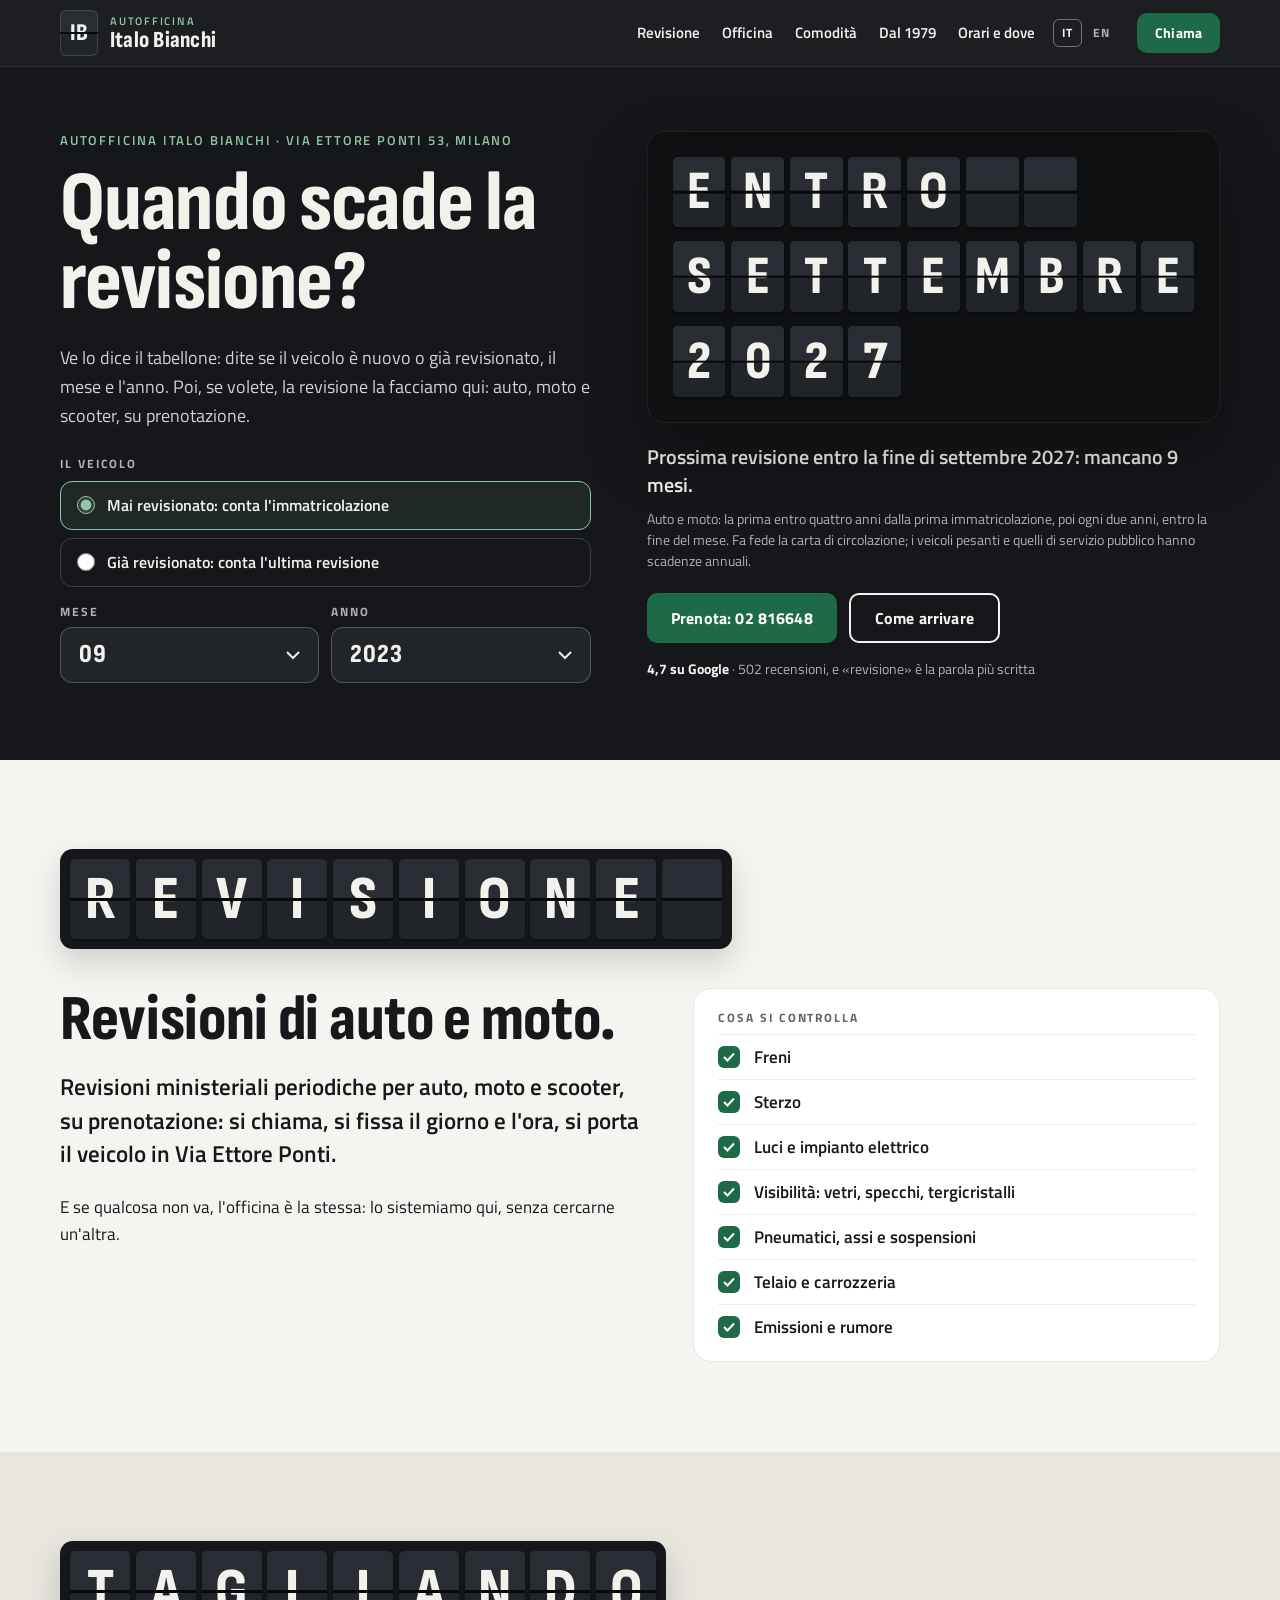
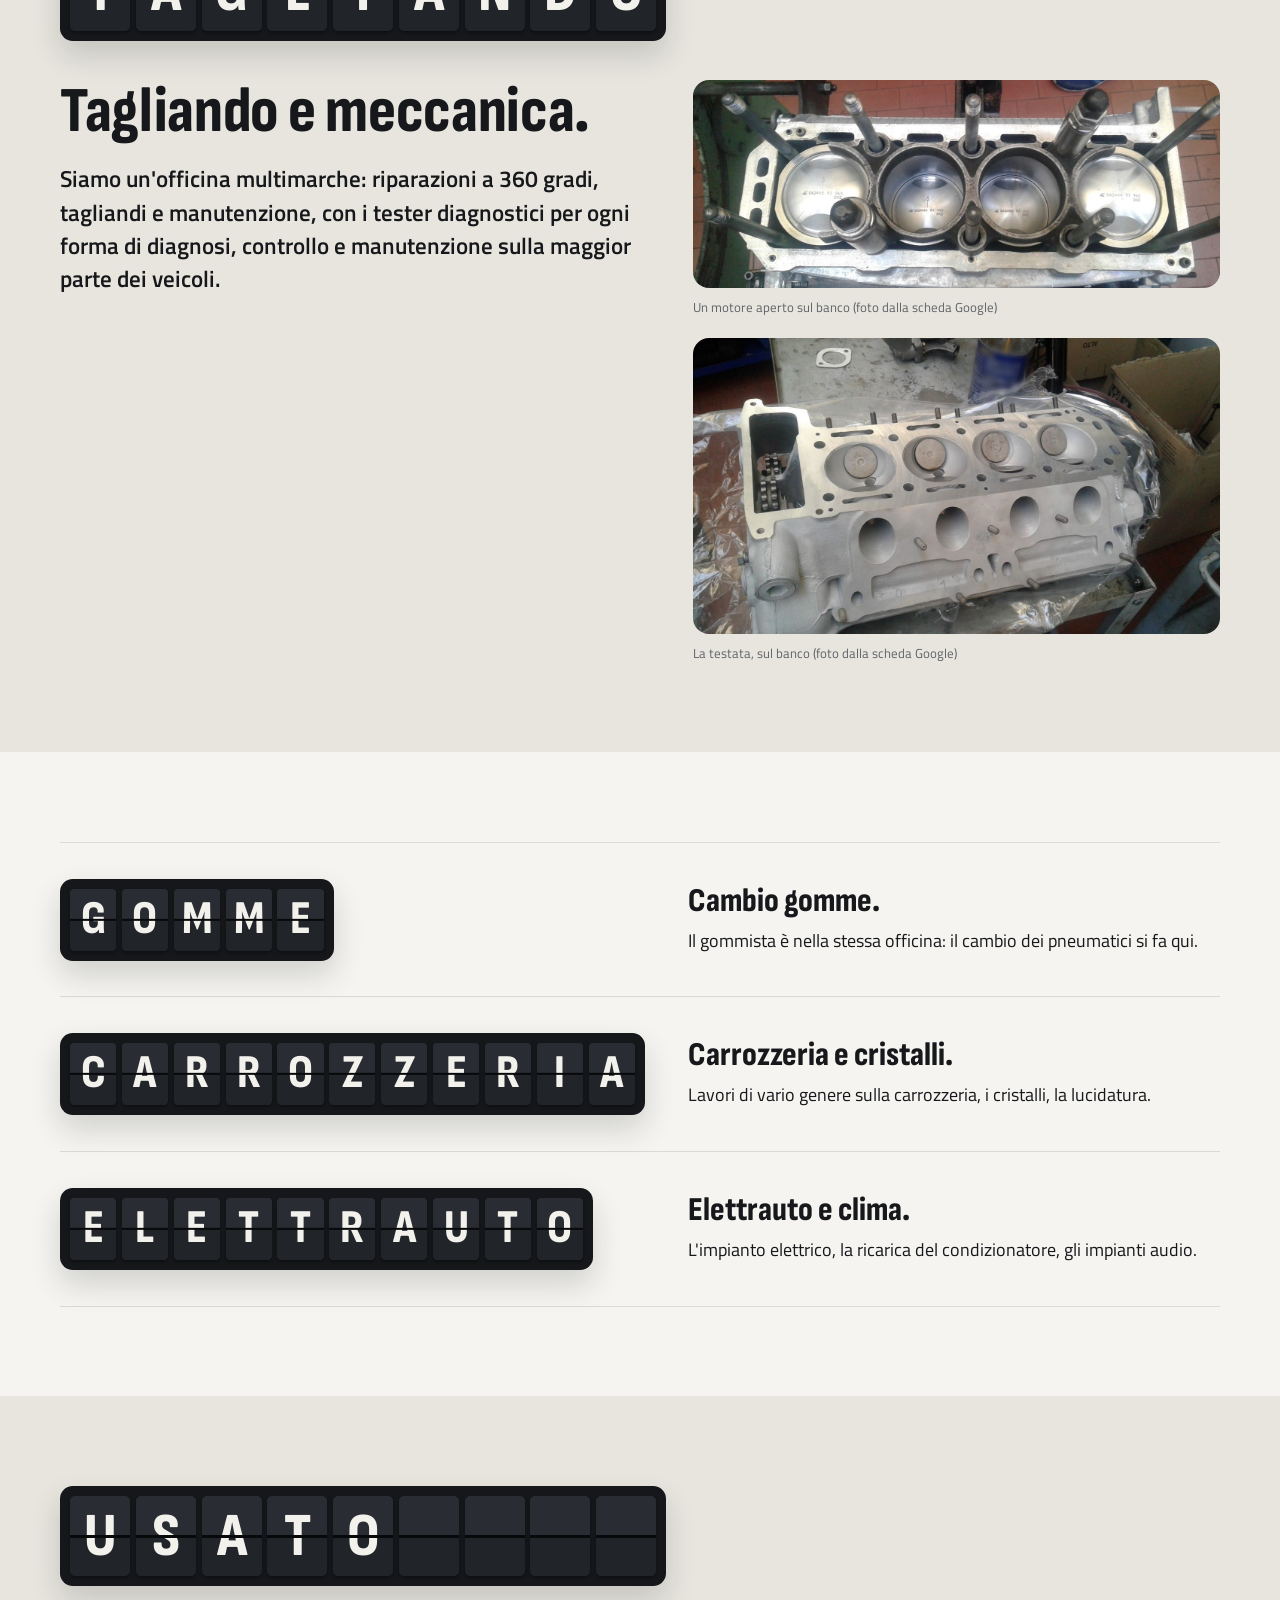
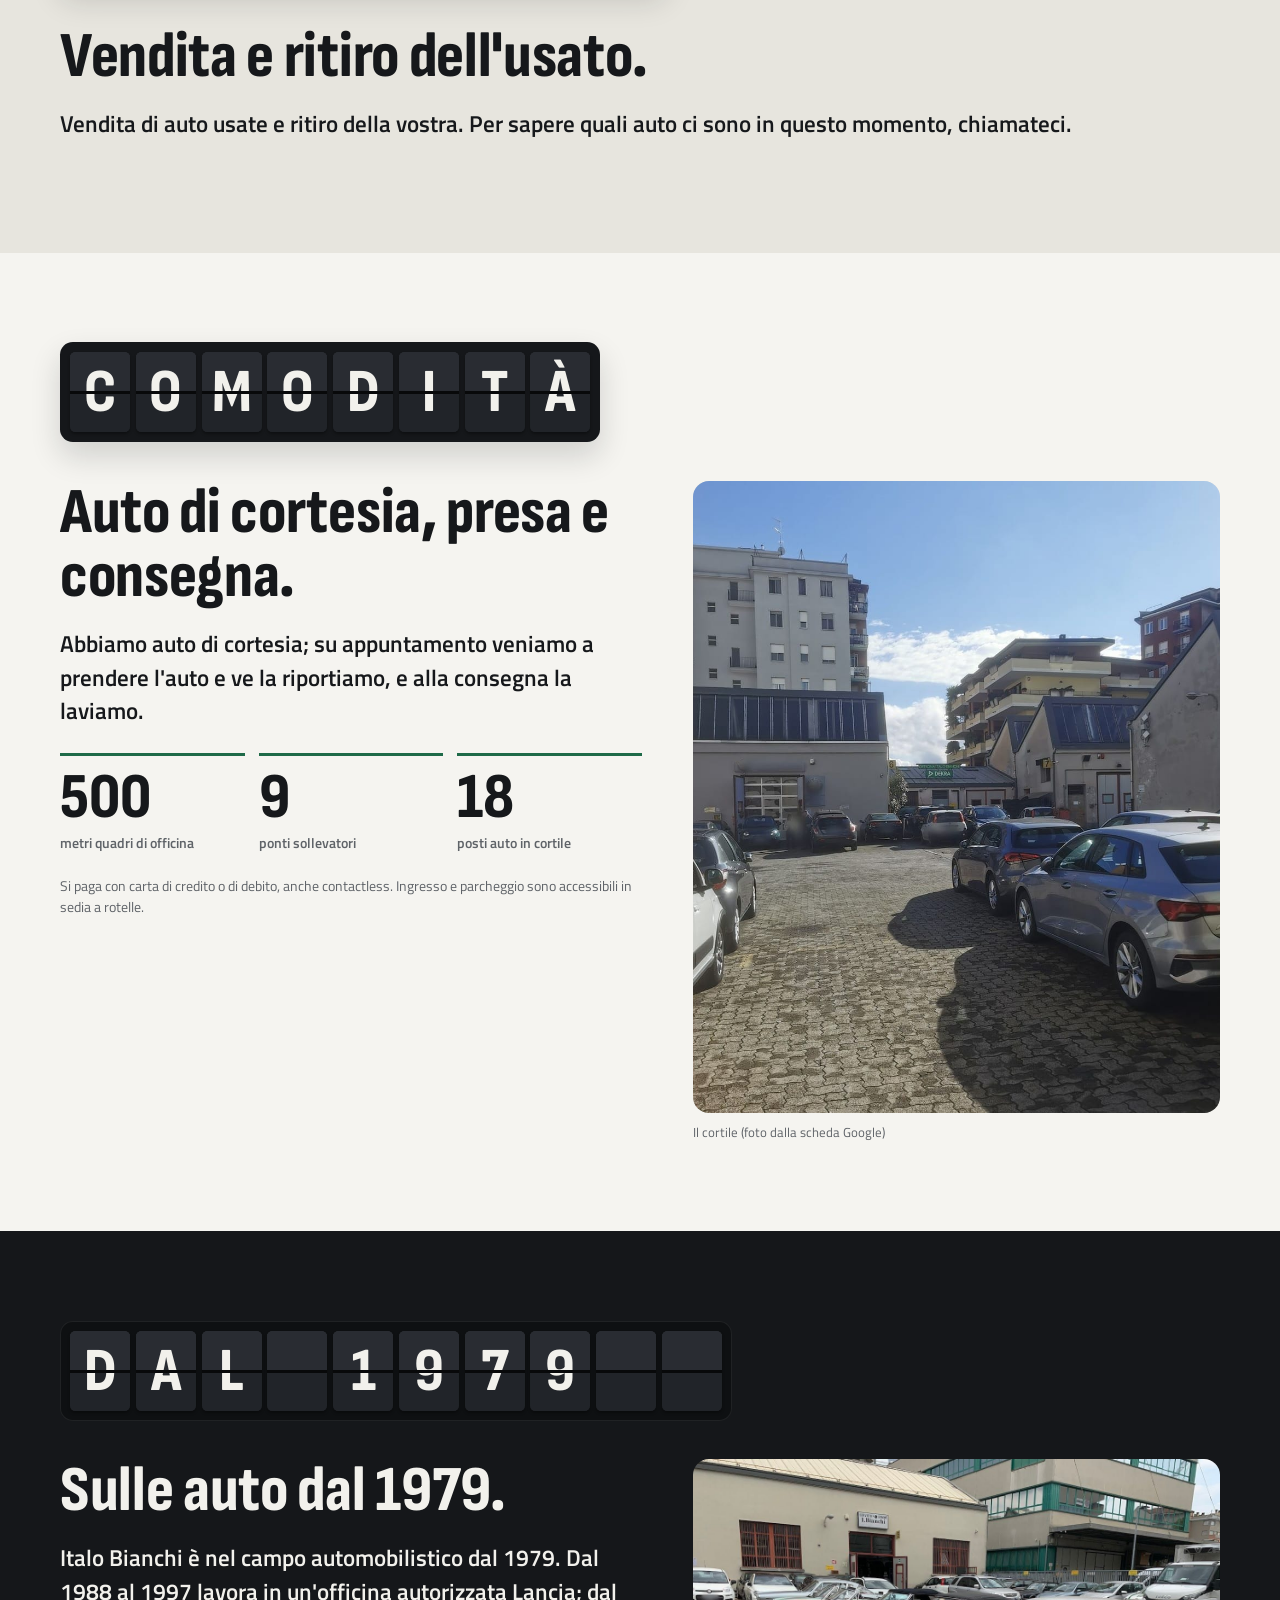
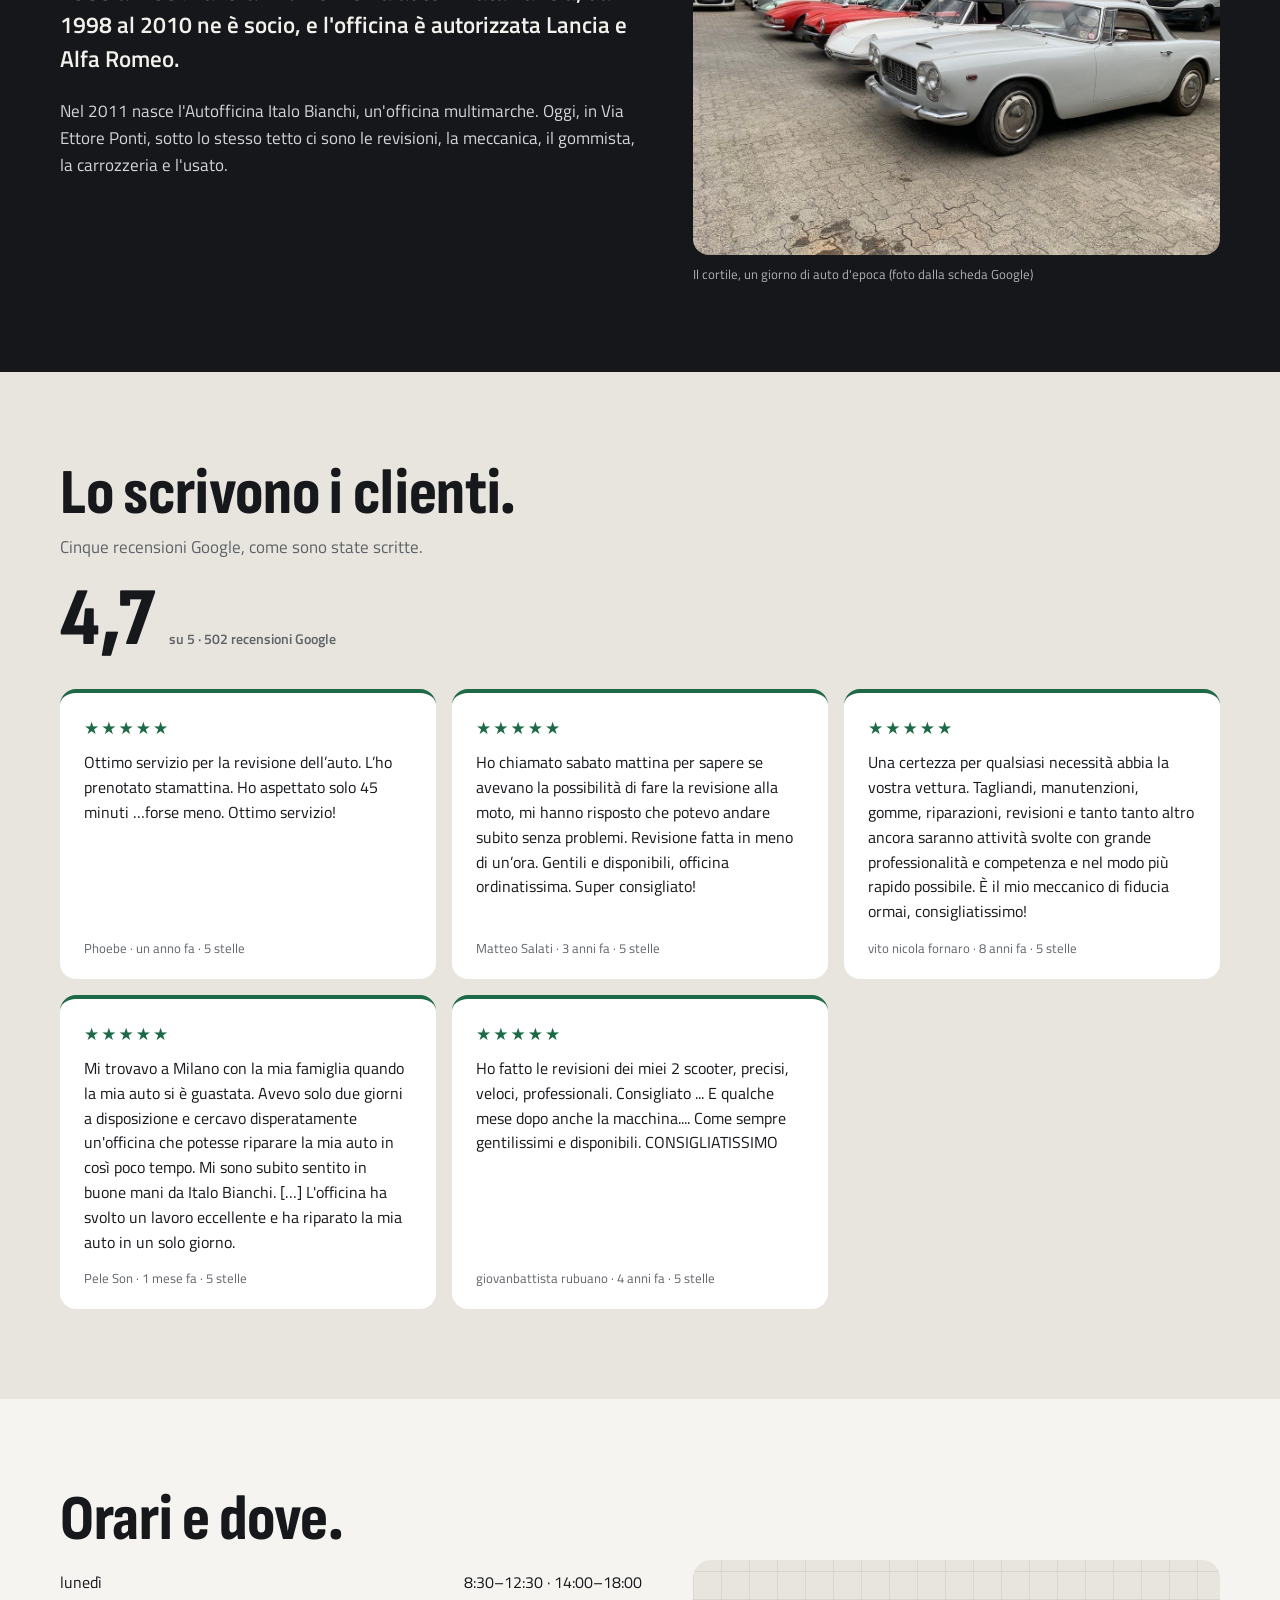
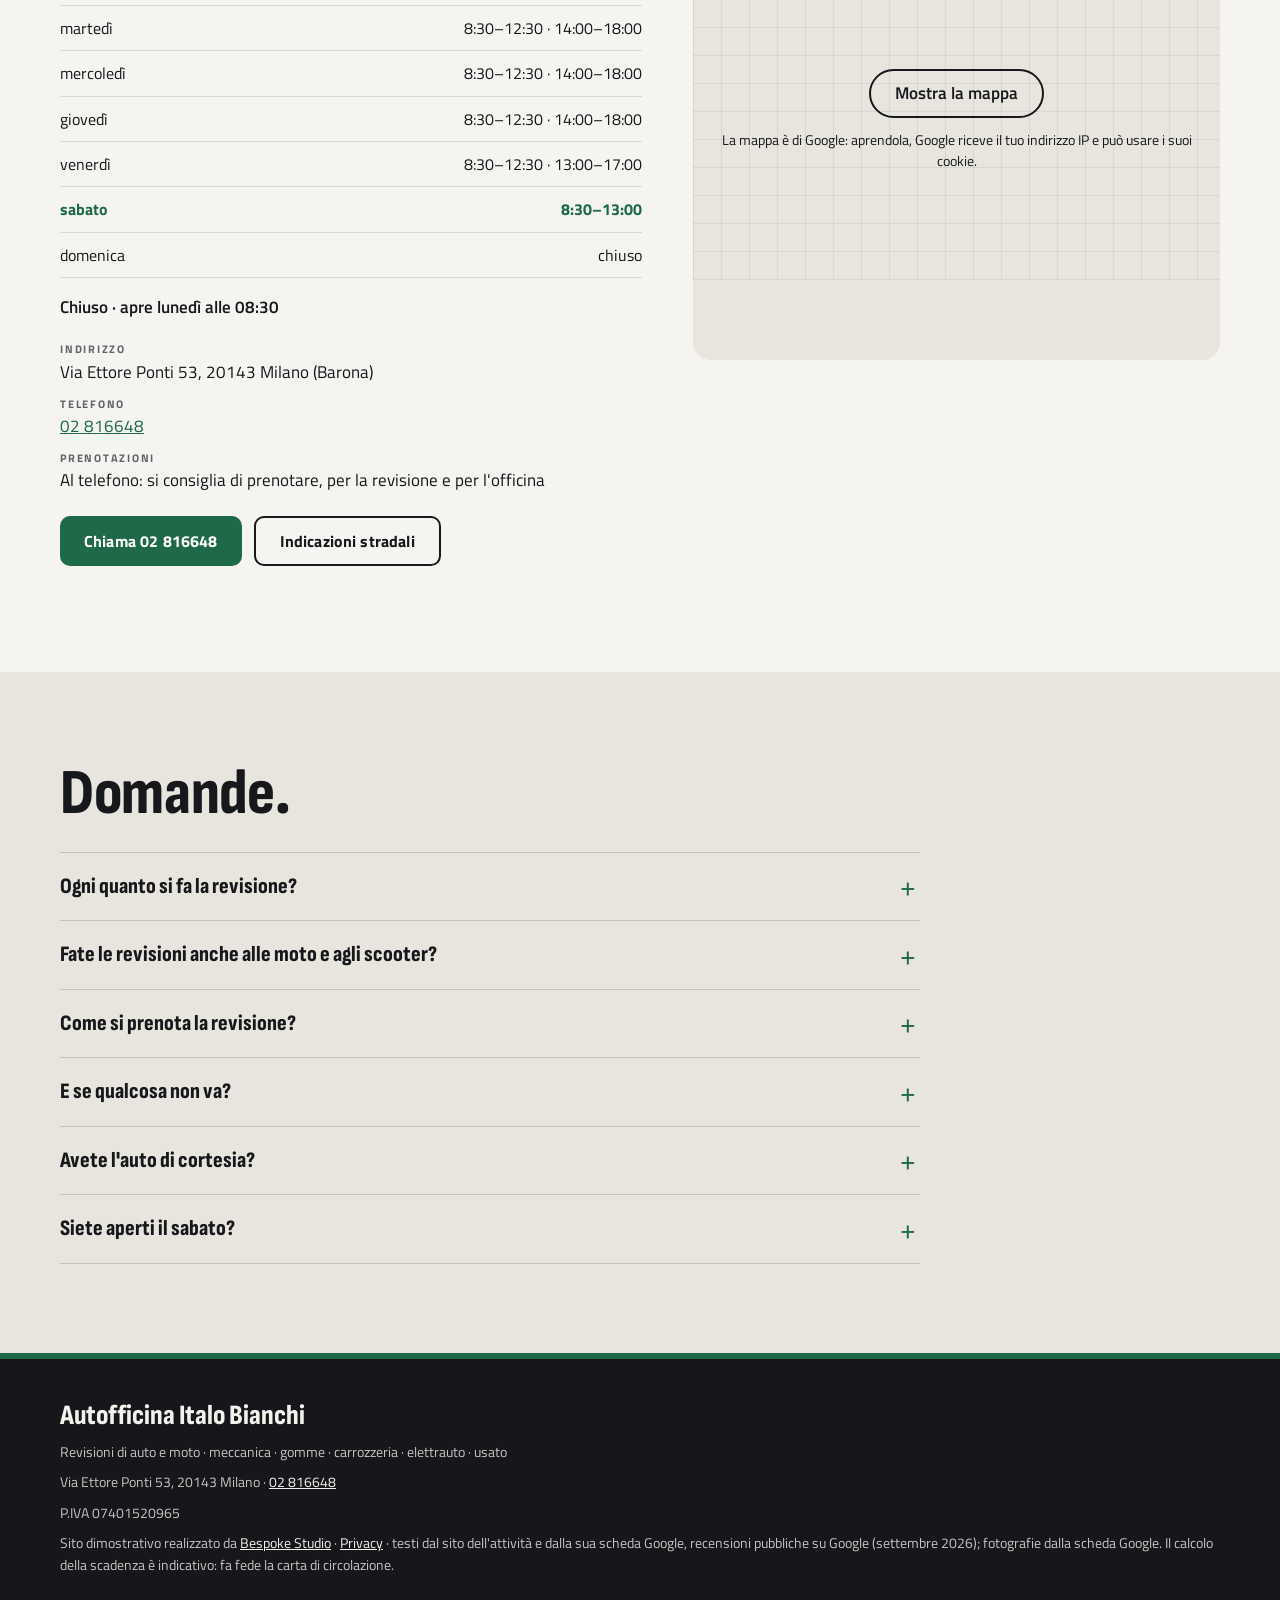
==== commit db48de11: "Privacy e pulizia: caratteri sul sito, mappa al clic, informativa, noindex - caratteri copiati nel s" ====
--- a/index.html
+++ b/index.html
@@ -3,6 +3,7 @@
 <head>
 <meta charset="utf-8">
 <meta name="viewport" content="width=device-width, initial-scale=1">
+<meta name="robots" content="noindex">
 <title>Autofficina Italo Bianchi — Quando scade la revisione? · Via Ettore Ponti 53, Milano</title>
 <meta name="description" content="Autofficina Italo Bianchi, Via Ettore Ponti 53, Milano (Barona): revisioni di auto e moto su prenotazione, tagliandi e meccanica, gomme, carrozzeria, elettrauto, usato. Calcolate qui quando scade la vostra revisione.">
 <link rel="canonical" href="https://rotenzark.github.io/autofficina-italo-bianchi/">
@@ -17,9 +18,7 @@
 <link rel="icon" href="img/favicon.svg" type="image/svg+xml">
 <link rel="icon" href="img/favicon-32.png" sizes="32x32" type="image/png">
 <link rel="apple-touch-icon" href="img/apple-touch-icon.png">
-<link rel="preconnect" href="https://fonts.googleapis.com">
-<link rel="preconnect" href="https://fonts.gstatic.com" crossorigin>
-<link href="https://fonts.googleapis.com/css2?family=Sofia+Sans+Condensed:wght@600;700;800&family=Titillium+Web:wght@400;600;700&display=swap" rel="stylesheet">
+<link rel="stylesheet" href="fonts/fonts.css?v=1">
 <link rel="stylesheet" href="css/styles.css?v=1">
 <script src="https://cdn.jsdelivr.net/npm/gsap@3.12.5/dist/gsap.min.js" defer></script>
 <script src="https://cdn.jsdelivr.net/npm/gsap@3.12.5/dist/ScrollTrigger.min.js" defer></script>
@@ -283,7 +282,7 @@
           </div>
         </div>
         <div class="mappa">
-          <iframe src="https://www.google.com/maps?q=Autofficina+Italo+Bianchi,+Via+Ettore+Ponti+53,+20143+Milano&amp;z=16&amp;output=embed" title="Mappa: Autofficina Italo Bianchi, Via Ettore Ponti 53, Milano" loading="lazy" referrerpolicy="no-referrer-when-downgrade" allowfullscreen data-i18n-title="or.mappa"></iframe>
+          <div class="mappa-clic" data-mappa-clic style="--mappa-h: 320px"><template><iframe src="https://www.google.com/maps?q=Autofficina+Italo+Bianchi,+Via+Ettore+Ponti+53,+20143+Milano&amp;z=16&amp;output=embed" title="Mappa: Autofficina Italo Bianchi, Via Ettore Ponti 53, Milano" loading="lazy" referrerpolicy="no-referrer-when-downgrade" allowfullscreen data-i18n-title="or.mappa"></iframe></template><div class="mappa-clic__velo"><a class="mappa-clic__btn" href="https://www.google.com/maps/search/?api=1&amp;query=Autofficina+Italo+Bianchi+Via+Ettore+Ponti+53+Milano" target="_blank" rel="noopener">Mostra la mappa</a><p class="mappa-clic__nota">La mappa è di Google: aprendola, Google riceve il tuo indirizzo IP e può usare i suoi cookie.</p></div></div>
         </div>
       </div>
     </div>
@@ -311,7 +310,7 @@
     <p data-i18n="p.1">Revisioni di auto e moto · meccanica · gomme · carrozzeria · elettrauto · usato</p>
     <p>Via Ettore Ponti 53, 20143 Milano · <a href="tel:+3902816648">02&nbsp;816648</a></p>
     <p>P.IVA 07401520965</p>
-    <p data-i18n="p.3">Sito dimostrativo realizzato da <a href="https://bespokestud.io" rel="noopener">Bespoke Studio</a> · testi dal sito dell'attività e dalla sua scheda Google, recensioni pubbliche su Google (settembre 2026); fotografie dalla scheda Google. Il calcolo della scadenza è indicativo: fa fede la carta di circolazione.</p>
+    <p data-i18n="p.3">Sito dimostrativo realizzato da <a href="https://bespokestud.io" rel="noopener">Bespoke Studio</a> · <a href="privacy.html">Privacy</a> · testi dal sito dell'attività e dalla sua scheda Google, recensioni pubbliche su Google (settembre 2026); fotografie dalla scheda Google. Il calcolo della scadenza è indicativo: fa fede la carta di circolazione.</p>
   </div>
 </footer>
 
@@ -327,5 +326,6 @@
   <img id="lightboxImg" src="" alt="">
 </div>
 
+<script src="js/mappa-clic.js?v=1" defer></script>
 </body>
 </html>
--- a/fonts/fonts.css
+++ b/fonts/fonts.css
@@ -0,0 +1,190 @@
+/* Caratteri ospitati sul sito: nessuna richiesta a Google Fonts o Fontshare (giro privacy 1/10/2026). Licenze in LICENSE.txt. */
+/* cyrillic-ext */
+@font-face {
+  font-family: 'Sofia Sans Condensed';
+  font-style: normal;
+  font-weight: 600;
+  font-display: swap;
+  src: url(sofiasanscondensed-v6-r05EGKVS5aVKd567NYXawnFKJaTtoAuLnIcFptHleg.woff2) format('woff2');
+  unicode-range: U+0460-052F, U+1C80-1C8A, U+20B4, U+2DE0-2DFF, U+A640-A69F, U+FE2E-FE2F;
+}
+/* cyrillic */
+@font-face {
+  font-family: 'Sofia Sans Condensed';
+  font-style: normal;
+  font-weight: 600;
+  font-display: swap;
+  src: url(sofiasanscondensed-v6-r05EGKVS5aVKd567NYXawnFKJaTtoAuLnIcMptHleg.woff2) format('woff2');
+  unicode-range: U+0301, U+0400-045F, U+0490-0491, U+04B0-04B1, U+2116;
+}
+/* greek */
+@font-face {
+  font-family: 'Sofia Sans Condensed';
+  font-style: normal;
+  font-weight: 600;
+  font-display: swap;
+  src: url(sofiasanscondensed-v6-r05EGKVS5aVKd567NYXawnFKJaTtoAuLnIcLptHleg.woff2) format('woff2');
+  unicode-range: U+0370-0377, U+037A-037F, U+0384-038A, U+038C, U+038E-03A1, U+03A3-03FF;
+}
+/* latin-ext */
+@font-face {
+  font-family: 'Sofia Sans Condensed';
+  font-style: normal;
+  font-weight: 600;
+  font-display: swap;
+  src: url(sofiasanscondensed-v6-r05EGKVS5aVKd567NYXawnFKJaTtoAuLnIcGptHleg.woff2) format('woff2');
+  unicode-range: U+0100-02BA, U+02BD-02C5, U+02C7-02CC, U+02CE-02D7, U+02DD-02FF, U+0304, U+0308, U+0329, U+1D00-1DBF, U+1E00-1E9F, U+1EF2-1EFF, U+2020, U+20A0-20AB, U+20AD-20C0, U+2113, U+2C60-2C7F, U+A720-A7FF;
+}
+/* latin */
+@font-face {
+  font-family: 'Sofia Sans Condensed';
+  font-style: normal;
+  font-weight: 600;
+  font-display: swap;
+  src: url(sofiasanscondensed-v6-r05EGKVS5aVKd567NYXawnFKJaTtoAuLnIcIptE.woff2) format('woff2');
+  unicode-range: U+0000-00FF, U+0131, U+0152-0153, U+02BB-02BC, U+02C6, U+02DA, U+02DC, U+0304, U+0308, U+0329, U+2000-206F, U+20AC, U+2122, U+2191, U+2193, U+2212, U+2215, U+FEFF, U+FFFD;
+}
+/* cyrillic-ext */
+@font-face {
+  font-family: 'Sofia Sans Condensed';
+  font-style: normal;
+  font-weight: 700;
+  font-display: swap;
+  src: url(sofiasanscondensed-v6-r05EGKVS5aVKd567NYXawnFKJaTtoAuLnIcFptHleg.woff2) format('woff2');
+  unicode-range: U+0460-052F, U+1C80-1C8A, U+20B4, U+2DE0-2DFF, U+A640-A69F, U+FE2E-FE2F;
+}
+/* cyrillic */
+@font-face {
+  font-family: 'Sofia Sans Condensed';
+  font-style: normal;
+  font-weight: 700;
+  font-display: swap;
+  src: url(sofiasanscondensed-v6-r05EGKVS5aVKd567NYXawnFKJaTtoAuLnIcMptHleg.woff2) format('woff2');
+  unicode-range: U+0301, U+0400-045F, U+0490-0491, U+04B0-04B1, U+2116;
+}
+/* greek */
+@font-face {
+  font-family: 'Sofia Sans Condensed';
+  font-style: normal;
+  font-weight: 700;
+  font-display: swap;
+  src: url(sofiasanscondensed-v6-r05EGKVS5aVKd567NYXawnFKJaTtoAuLnIcLptHleg.woff2) format('woff2');
+  unicode-range: U+0370-0377, U+037A-037F, U+0384-038A, U+038C, U+038E-03A1, U+03A3-03FF;
+}
+/* latin-ext */
+@font-face {
+  font-family: 'Sofia Sans Condensed';
+  font-style: normal;
+  font-weight: 700;
+  font-display: swap;
+  src: url(sofiasanscondensed-v6-r05EGKVS5aVKd567NYXawnFKJaTtoAuLnIcGptHleg.woff2) format('woff2');
+  unicode-range: U+0100-02BA, U+02BD-02C5, U+02C7-02CC, U+02CE-02D7, U+02DD-02FF, U+0304, U+0308, U+0329, U+1D00-1DBF, U+1E00-1E9F, U+1EF2-1EFF, U+2020, U+20A0-20AB, U+20AD-20C0, U+2113, U+2C60-2C7F, U+A720-A7FF;
+}
+/* latin */
+@font-face {
+  font-family: 'Sofia Sans Condensed';
+  font-style: normal;
+  font-weight: 700;
+  font-display: swap;
+  src: url(sofiasanscondensed-v6-r05EGKVS5aVKd567NYXawnFKJaTtoAuLnIcIptE.woff2) format('woff2');
+  unicode-range: U+0000-00FF, U+0131, U+0152-0153, U+02BB-02BC, U+02C6, U+02DA, U+02DC, U+0304, U+0308, U+0329, U+2000-206F, U+20AC, U+2122, U+2191, U+2193, U+2212, U+2215, U+FEFF, U+FFFD;
+}
+/* cyrillic-ext */
+@font-face {
+  font-family: 'Sofia Sans Condensed';
+  font-style: normal;
+  font-weight: 800;
+  font-display: swap;
+  src: url(sofiasanscondensed-v6-r05EGKVS5aVKd567NYXawnFKJaTtoAuLnIcFptHleg.woff2) format('woff2');
+  unicode-range: U+0460-052F, U+1C80-1C8A, U+20B4, U+2DE0-2DFF, U+A640-A69F, U+FE2E-FE2F;
+}
+/* cyrillic */
+@font-face {
+  font-family: 'Sofia Sans Condensed';
+  font-style: normal;
+  font-weight: 800;
+  font-display: swap;
+  src: url(sofiasanscondensed-v6-r05EGKVS5aVKd567NYXawnFKJaTtoAuLnIcMptHleg.woff2) format('woff2');
+  unicode-range: U+0301, U+0400-045F, U+0490-0491, U+04B0-04B1, U+2116;
+}
+/* greek */
+@font-face {
+  font-family: 'Sofia Sans Condensed';
+  font-style: normal;
+  font-weight: 800;
+  font-display: swap;
+  src: url(sofiasanscondensed-v6-r05EGKVS5aVKd567NYXawnFKJaTtoAuLnIcLptHleg.woff2) format('woff2');
+  unicode-range: U+0370-0377, U+037A-037F, U+0384-038A, U+038C, U+038E-03A1, U+03A3-03FF;
+}
+/* latin-ext */
+@font-face {
+  font-family: 'Sofia Sans Condensed';
+  font-style: normal;
+  font-weight: 800;
+  font-display: swap;
+  src: url(sofiasanscondensed-v6-r05EGKVS5aVKd567NYXawnFKJaTtoAuLnIcGptHleg.woff2) format('woff2');
+  unicode-range: U+0100-02BA, U+02BD-02C5, U+02C7-02CC, U+02CE-02D7, U+02DD-02FF, U+0304, U+0308, U+0329, U+1D00-1DBF, U+1E00-1E9F, U+1EF2-1EFF, U+2020, U+20A0-20AB, U+20AD-20C0, U+2113, U+2C60-2C7F, U+A720-A7FF;
+}
+/* latin */
+@font-face {
+  font-family: 'Sofia Sans Condensed';
+  font-style: normal;
+  font-weight: 800;
+  font-display: swap;
+  src: url(sofiasanscondensed-v6-r05EGKVS5aVKd567NYXawnFKJaTtoAuLnIcIptE.woff2) format('woff2');
+  unicode-range: U+0000-00FF, U+0131, U+0152-0153, U+02BB-02BC, U+02C6, U+02DA, U+02DC, U+0304, U+0308, U+0329, U+2000-206F, U+20AC, U+2122, U+2191, U+2193, U+2212, U+2215, U+FEFF, U+FFFD;
+}
+/* latin-ext */
+@font-face {
+  font-family: 'Titillium Web';
+  font-style: normal;
+  font-weight: 400;
+  font-display: swap;
+  src: url(titilliumweb-v19-NaPecZTIAOhVxoMyOr9n_E7fdM3mDbRS.woff2) format('woff2');
+  unicode-range: U+0100-02BA, U+02BD-02C5, U+02C7-02CC, U+02CE-02D7, U+02DD-02FF, U+0304, U+0308, U+0329, U+1D00-1DBF, U+1E00-1E9F, U+1EF2-1EFF, U+2020, U+20A0-20AB, U+20AD-20C0, U+2113, U+2C60-2C7F, U+A720-A7FF;
+}
+/* latin */
+@font-face {
+  font-family: 'Titillium Web';
+  font-style: normal;
+  font-weight: 400;
+  font-display: swap;
+  src: url(titilliumweb-v19-NaPecZTIAOhVxoMyOr9n_E7fdMPmDQ.woff2) format('woff2');
+  unicode-range: U+0000-00FF, U+0131, U+0152-0153, U+02BB-02BC, U+02C6, U+02DA, U+02DC, U+0304, U+0308, U+0329, U+2000-206F, U+20AC, U+2122, U+2191, U+2193, U+2212, U+2215, U+FEFF, U+FFFD;
+}
+/* latin-ext */
+@font-face {
+  font-family: 'Titillium Web';
+  font-style: normal;
+  font-weight: 600;
+  font-display: swap;
+  src: url(titilliumweb-v19-NaPDcZTIAOhVxoMyOr9n_E7ffBzCGIVzY4SY.woff2) format('woff2');
+  unicode-range: U+0100-02BA, U+02BD-02C5, U+02C7-02CC, U+02CE-02D7, U+02DD-02FF, U+0304, U+0308, U+0329, U+1D00-1DBF, U+1E00-1E9F, U+1EF2-1EFF, U+2020, U+20A0-20AB, U+20AD-20C0, U+2113, U+2C60-2C7F, U+A720-A7FF;
+}
+/* latin */
+@font-face {
+  font-family: 'Titillium Web';
+  font-style: normal;
+  font-weight: 600;
+  font-display: swap;
+  src: url(titilliumweb-v19-NaPDcZTIAOhVxoMyOr9n_E7ffBzCGItzYw.woff2) format('woff2');
+  unicode-range: U+0000-00FF, U+0131, U+0152-0153, U+02BB-02BC, U+02C6, U+02DA, U+02DC, U+0304, U+0308, U+0329, U+2000-206F, U+20AC, U+2122, U+2191, U+2193, U+2212, U+2215, U+FEFF, U+FFFD;
+}
+/* latin-ext */
+@font-face {
+  font-family: 'Titillium Web';
+  font-style: normal;
+  font-weight: 700;
+  font-display: swap;
+  src: url(titilliumweb-v19-NaPDcZTIAOhVxoMyOr9n_E7ffHjDGIVzY4SY.woff2) format('woff2');
+  unicode-range: U+0100-02BA, U+02BD-02C5, U+02C7-02CC, U+02CE-02D7, U+02DD-02FF, U+0304, U+0308, U+0329, U+1D00-1DBF, U+1E00-1E9F, U+1EF2-1EFF, U+2020, U+20A0-20AB, U+20AD-20C0, U+2113, U+2C60-2C7F, U+A720-A7FF;
+}
+/* latin */
+@font-face {
+  font-family: 'Titillium Web';
+  font-style: normal;
+  font-weight: 700;
+  font-display: swap;
+  src: url(titilliumweb-v19-NaPDcZTIAOhVxoMyOr9n_E7ffHjDGItzYw.woff2) format('woff2');
+  unicode-range: U+0000-00FF, U+0131, U+0152-0153, U+02BB-02BC, U+02C6, U+02DA, U+02DC, U+0304, U+0308, U+0329, U+2000-206F, U+20AC, U+2122, U+2191, U+2193, U+2212, U+2215, U+FEFF, U+FFFD;
+}
--- a/css/styles.css
+++ b/css/styles.css
@@ -250,3 +250,12 @@
   .numeri span { font-size: 13px; }
   .mappa, .mappa iframe { min-height: 300px; }
 }
+
+/*MAPPACLIC*/
+/* la mappa Google si carica solo al clic (giro privacy 1/10/2026) */
+.mappa-clic { display: flex; align-items: center; justify-content: center; width: 100%; height: 100%; min-height: var(--mappa-h, 320px); box-sizing: border-box; padding: 24px; text-align: center; background: repeating-linear-gradient(0deg, rgba(127, 127, 127, 0.14) 0 1px, transparent 1px 28px), repeating-linear-gradient(90deg, rgba(127, 127, 127, 0.14) 0 1px, transparent 1px 28px); }
+.mappa-clic__velo { display: flex; flex-direction: column; align-items: center; gap: 12px; max-width: 32em; }
+.mappa-clic__btn { display: inline-block; padding: 0.75em 1.4em; border: 2px solid currentColor; border-radius: 999px; color: inherit; font: inherit; font-weight: 600; line-height: 1.2; text-decoration: none; background: transparent; cursor: pointer; }
+.mappa-clic__btn:hover, .mappa-clic__btn:focus-visible { text-decoration: underline; }
+.mappa-clic__nota { margin: 0; font-size: 0.85em; line-height: 1.45; }
+/*/MAPPACLIC*/
